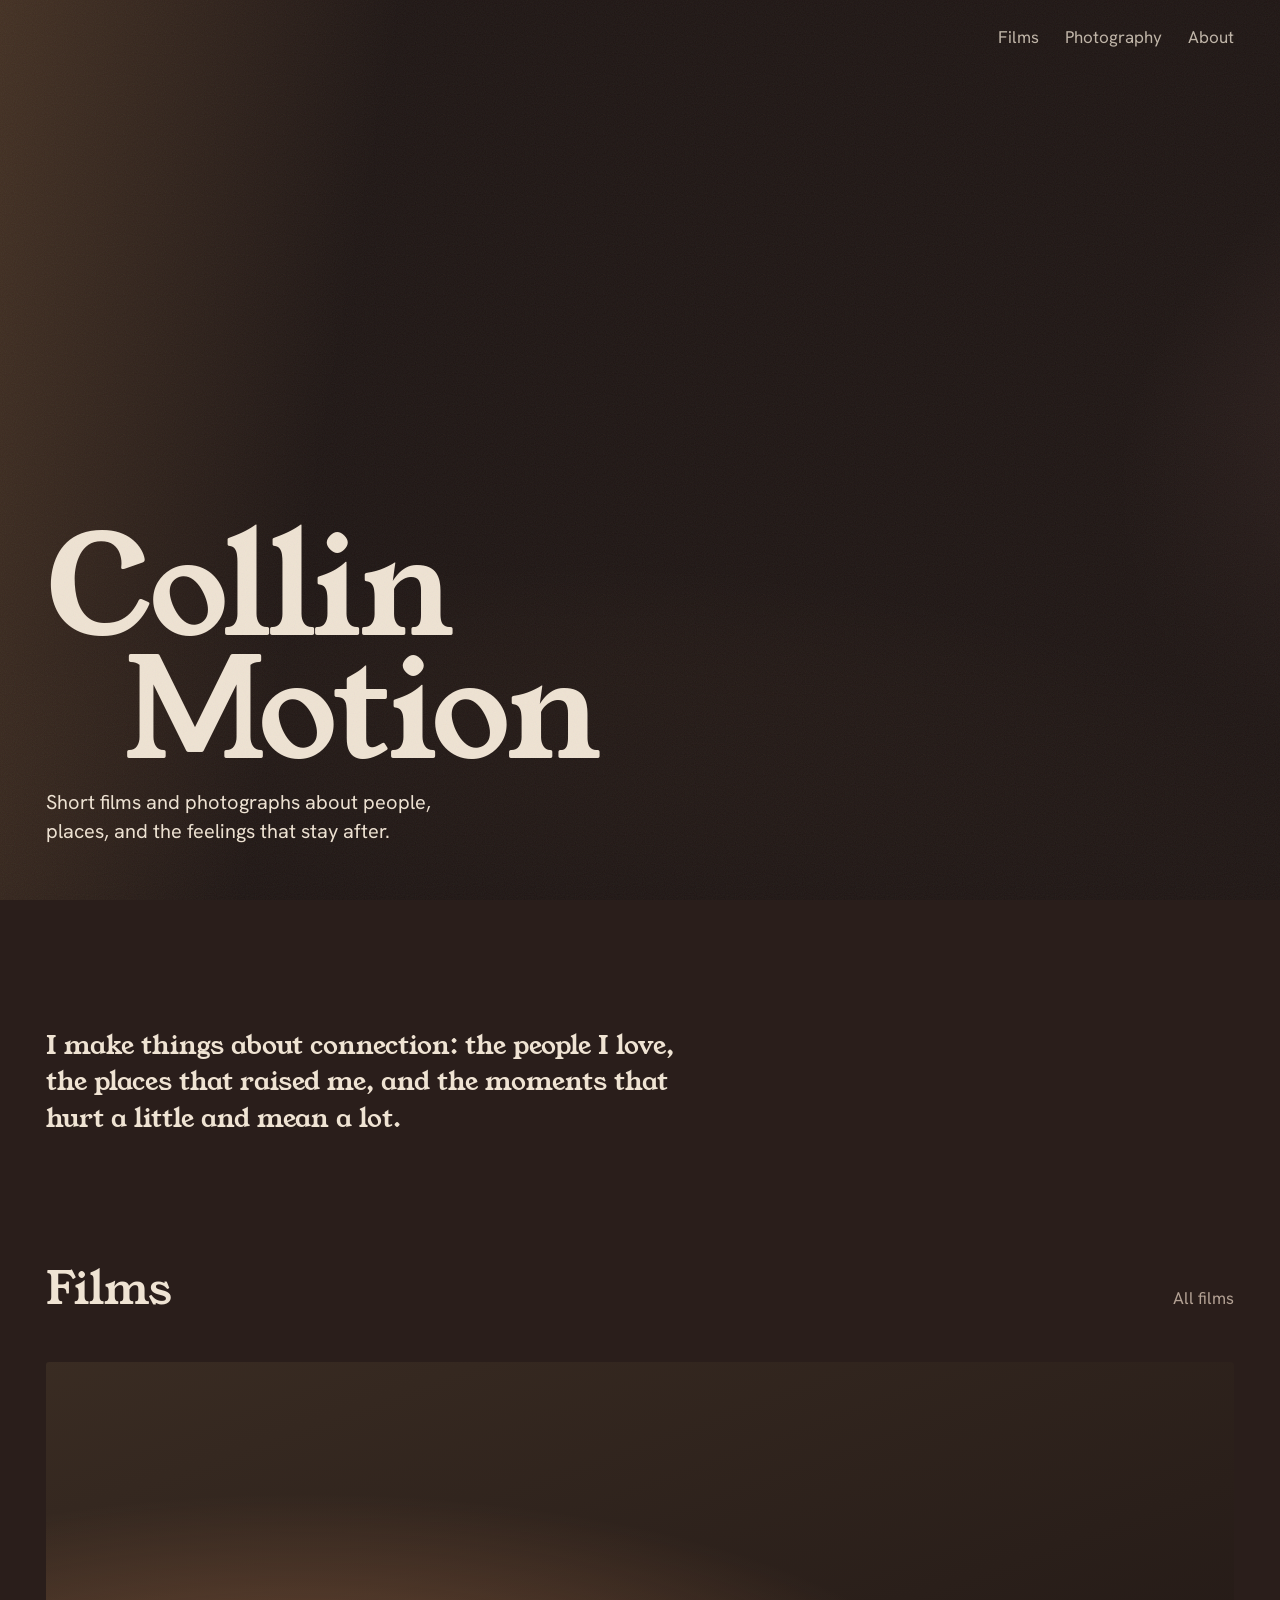
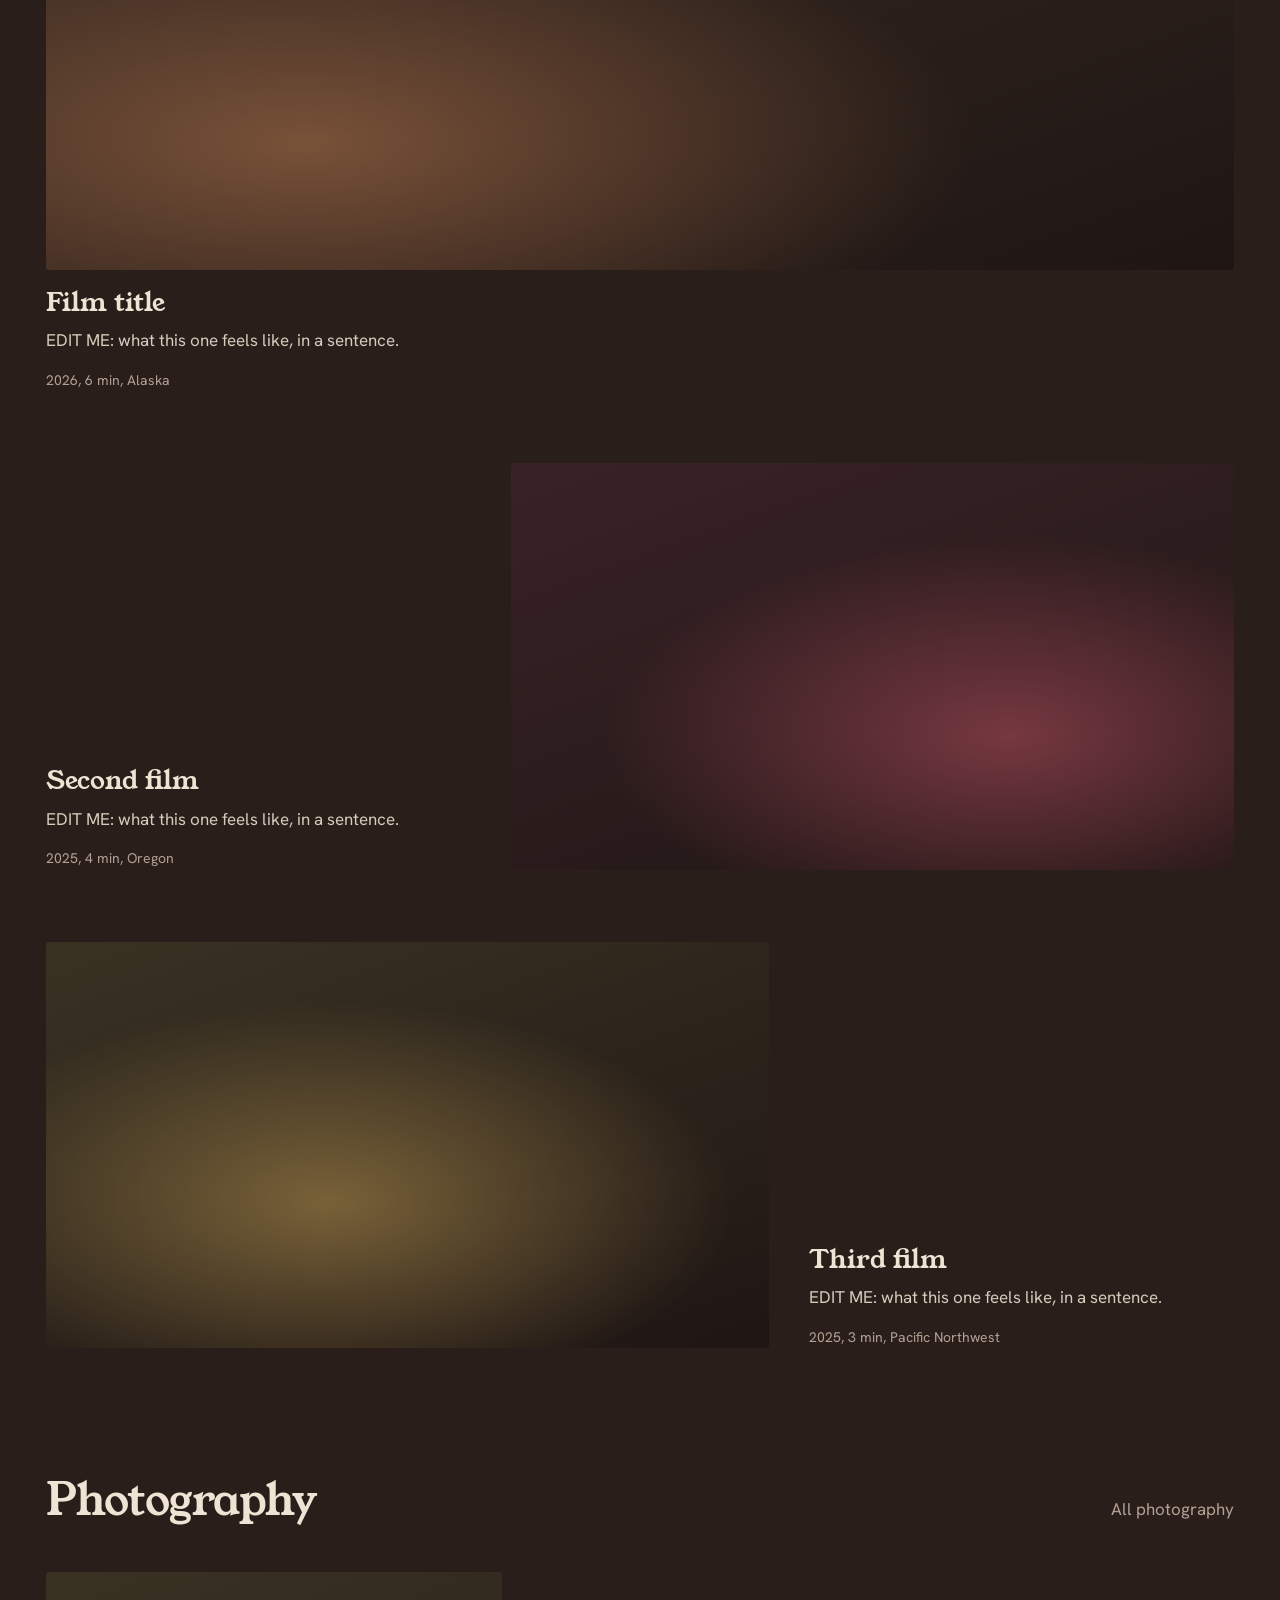
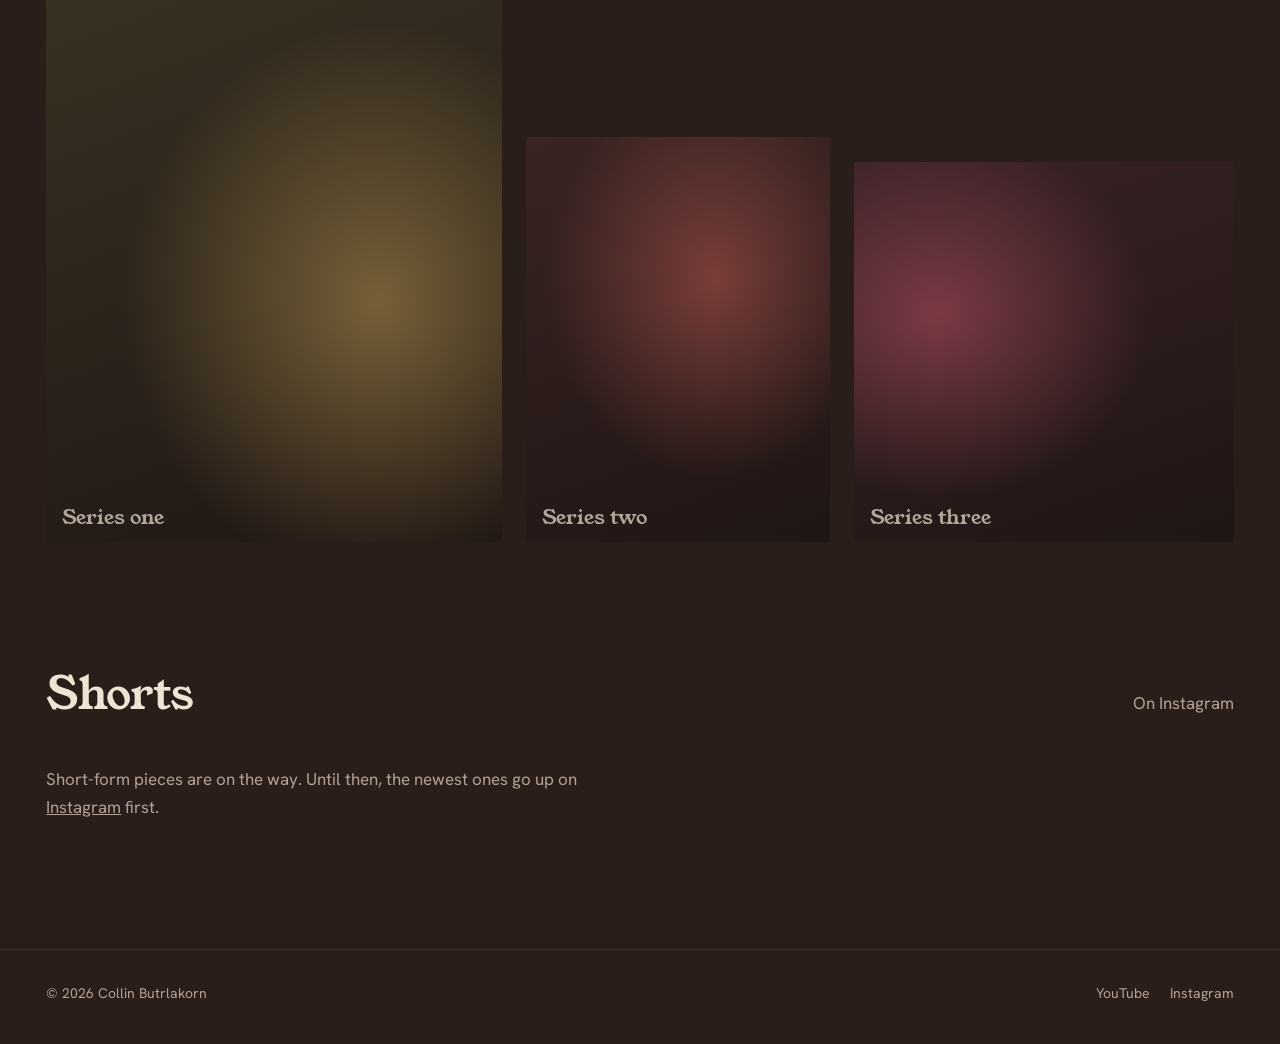
==== index.html @ f886f49e "Build CollinMotion site v1 Home with full-screen reel, films, photography series, shorts and about. " ====
<!doctype html>
<html lang="en">
<head>
  <meta charset="utf-8">
  <meta name="viewport" content="width=device-width, initial-scale=1">
  <title>CollinMotion</title>
  <meta name="description" content="Short films and photographs by Collin Butrlakorn, made between Alaska and Oregon.">
  <meta name="theme-color" content="#2a1e1b">
  <meta property="og:title" content="CollinMotion">
  <meta property="og:description" content="Short films and photographs by Collin Butrlakorn.">
  <meta property="og:image" content="media/reel-poster.jpg">
  <link rel="icon" href="assets/favicon.svg" type="image/svg+xml">
  <link rel="preconnect" href="https://fonts.googleapis.com">
  <link rel="preconnect" href="https://fonts.gstatic.com" crossorigin>
  <link href="https://fonts.googleapis.com/css2?family=Hanken+Grotesk:wght@400;600&family=Young+Serif&display=swap" rel="stylesheet">
  <link rel="stylesheet" href="assets/css/style.css">
</head>
<body data-page="home" class="is-home">
  <a class="skip" href="#main">Skip to content</a>

  <header class="site-header">
    <a class="mark" href="./">CollinMotion</a>
    <nav aria-label="Main">
      <ul>
        <li><a href="films.html">Films</a></li>
        <li><a href="photography.html">Photography</a></li>
        <li><a href="about.html">About</a></li>
      </ul>
    </nav>
  </header>

  <section class="hero" aria-label="Reel">
    <div class="reel-fallback" aria-hidden="true"></div>
    <video muted loop playsinline autoplay preload="auto" aria-hidden="true"></video>
    <div class="hero-text">
      <h1>Collin<span>Motion</span></h1>
      <p></p>
    </div>
    <div class="reel-controls">
      <button id="reel-toggle" type="button">Pause reel</button>
    </div>
  </section>

  <main id="main">
    <section class="section">
      <p class="statement" id="statement"></p>
    </section>

    <section class="section" aria-labelledby="films-h">
      <div class="section-head">
        <h2 id="films-h">Films</h2>
        <a href="films.html">All films</a>
      </div>
      <div class="films" id="films"></div>
    </section>

    <section class="section" aria-labelledby="photo-h">
      <div class="section-head">
        <h2 id="photo-h">Photography</h2>
        <a href="photography.html">All photography</a>
      </div>
      <div class="photo-strip" id="photo-strip"></div>
    </section>

    <section class="section" aria-labelledby="shorts-h">
      <div class="section-head">
        <h2 id="shorts-h">Shorts</h2>
        <a data-link="instagram" href="#">On Instagram</a>
      </div>
      <div class="shorts" id="shorts"></div>
    </section>
  </main>

  <footer class="site-footer">
    <p>© <span id="year"></span> Collin Butrlakorn</p>
    <ul>
      <li><a data-link="youtube" href="#">YouTube</a></li>
      <li><a data-link="instagram" href="#">Instagram</a></li>
      <li><a data-link="email" href="#">Email</a></li>
    </ul>
  </footer>

  <dialog id="player" aria-label="Film player">
    <div class="player-frame"></div>
    <div class="player-caption">
      <h3></h3>
      <button class="dialog-close" type="button">Close</button>
    </div>
  </dialog>

  <script src="assets/js/content.js"></script>
  <script src="assets/js/site.js"></script>
</body>
</html>
---- assets/css/style.css ----
/* CollinMotion — warm dusk.
   The whole site sits in the light of a late evening: umber shadows, tungsten
   amber highlights, a faded rose for the tender stuff and a Pacific tide grey
   to keep it from getting sweet. */

:root {
  --dusk: #2a1e1b;        /* page background, warm umber */
  --dusk-deep: #1f1614;   /* behind media */
  --linen: #efe3d3;       /* primary text */
  --smoke: #b3a194;       /* secondary text */
  --ember: #e8a867;       /* tungsten light, links + focus */
  --rose: #c98c86;        /* faded rose */
  --tide: #7d8c86;        /* PNW grey-green */

  --serif: "Young Serif", Georgia, "Times New Roman", serif;
  --sans: "Hanken Grotesk", system-ui, -apple-system, "Segoe UI", sans-serif;

  /* type scale: 16 / 20 / 26 / 34 / 48 / clamp hero */
  --t-sm: 0.875rem;
  --t-base: 1.0625rem;
  --t-md: 1.25rem;
  --t-lg: 1.625rem;
  --t-xl: clamp(1.9rem, 1.4rem + 2vw, 2.75rem);
  --t-hero: clamp(3.4rem, 1.5rem + 9vw, 9.5rem);

  --gutter: clamp(1rem, 0.5rem + 3vw, 3.5rem);
  --measure: 34rem;
  --ease: cubic-bezier(.2, .7, .2, 1);
}

* { box-sizing: border-box; }
html { -webkit-text-size-adjust: 100%; scroll-behavior: smooth; }
@media (prefers-reduced-motion: reduce) { html { scroll-behavior: auto; } }

body {
  margin: 0;
  background: var(--dusk);
  color: var(--linen);
  font-family: var(--sans);
  font-size: var(--t-base);
  line-height: 1.6;
  -webkit-font-smoothing: antialiased;
}

/* film grain over everything, very quiet */
body::after {
  content: "";
  position: fixed;
  inset: 0;
  pointer-events: none;
  z-index: 50;
  opacity: .07;
  background-image: url("data:image/svg+xml;utf8,<svg xmlns='http://www.w3.org/2000/svg' width='160' height='160'><filter id='n'><feTurbulence type='fractalNoise' baseFrequency='.9' numOctaves='2' stitchTiles='stitch'/></filter><rect width='100%' height='100%' filter='url(%23n)'/></svg>");
}

img, video, iframe { display: block; max-width: 100%; }
a { color: inherit; }
:focus-visible { outline: 2px solid var(--ember); outline-offset: 3px; border-radius: 2px; }

.visually-hidden {
  position: absolute; width: 1px; height: 1px; overflow: hidden;
  clip: rect(0 0 0 0); white-space: nowrap;
}

.skip {
  position: absolute; left: var(--gutter); top: -3rem; z-index: 60;
  background: var(--ember); color: var(--dusk); padding: .5rem .9rem;
  text-decoration: none; border-radius: 4px;
}
.skip:focus { top: 1rem; }

/* ---------- header ---------- */

.site-header {
  position: absolute; top: 0; left: 0; right: 0; z-index: 20;
  display: flex; align-items: baseline; justify-content: space-between; gap: 1rem;
  padding: 1.25rem var(--gutter);
}
.site-header .mark {
  font-family: var(--serif); font-size: var(--t-md); text-decoration: none;
}
.site-header nav ul { display: flex; gap: clamp(.9rem, 2vw, 2rem); list-style: none; margin: 0; padding: 0; }
.site-header nav a {
  text-decoration: none; color: var(--linen); opacity: .78; padding-block: .25rem;
  border-bottom: 1px solid transparent;
}
.site-header nav a:hover { opacity: 1; }
.site-header nav a[aria-current="page"] { opacity: 1; border-bottom-color: var(--ember); }
.is-home .site-header .mark { visibility: hidden; } /* the hero carries the name */

/* ---------- hero reel ---------- */

.hero {
  position: relative;
  height: 100svh; min-height: 30rem;
  overflow: hidden;
  background: var(--dusk-deep);
  isolation: isolate;
}
.hero video, .hero .reel-fallback {
  position: absolute; inset: 0; width: 100%; height: 100%; object-fit: cover; z-index: -2;
}
/* no reel yet: a slow drift of warm light, like sun through a windshield */
.reel-fallback {
  background:
    radial-gradient(60% 50% at 25% 70%, #e8a86755, transparent 70%),
    radial-gradient(45% 40% at 80% 30%, #c98c8644, transparent 70%),
    radial-gradient(70% 60% at 60% 90%, #7d8c8633, transparent 70%),
    var(--dusk-deep);
  background-size: 180% 180%;
  animation: drift 26s ease-in-out infinite alternate;
}
.hero.has-reel .reel-fallback { display: none; }
@keyframes drift {
  from { background-position: 0% 0%, 100% 0%, 50% 100%, 0 0; }
  to   { background-position: 100% 60%, 0% 80%, 20% 0%, 0 0; }
}

/* warm light leak + bottom shade so the type always reads */
.hero::before {
  content: ""; position: absolute; inset: 0; z-index: -1; pointer-events: none;
  background:
    linear-gradient(100deg, #e8a8672e 0%, transparent 28%),
    linear-gradient(to top, #1f1614 0%, #1f1614cc 18%, transparent 55%),
    linear-gradient(to bottom, #1f161499 0%, transparent 20%);
}

.hero-text {
  position: absolute; left: var(--gutter); right: var(--gutter); bottom: clamp(1.5rem, 6vh, 4rem);
  display: grid; gap: 1rem;
}
.hero h1 {
  margin: 0;
  font-family: var(--serif); font-weight: 400;
  font-size: var(--t-hero); line-height: .88; letter-spacing: -.02em;
  /* the name settles in once, like a title card */
  animation: titlecard 1.8s var(--ease) .3s both;
}
.hero h1 span { display: block; padding-left: .55em; }
.hero p {
  margin: 0; max-width: 26rem; color: var(--linen); opacity: .85; font-size: var(--t-md); line-height: 1.45;
  animation: titlecard 1.8s var(--ease) .9s both;
}
@keyframes titlecard {
  from { opacity: 0; filter: blur(8px); letter-spacing: .04em; }
  to   { opacity: 1; filter: blur(0); }
}

.reel-controls {
  position: absolute; right: var(--gutter); bottom: clamp(1.5rem, 6vh, 4rem);
  display: flex; gap: .5rem;
}
.reel-controls button {
  font: inherit; font-size: var(--t-sm); color: var(--linen);
  background: #1f161499; border: 1px solid #efe3d340; border-radius: 999px;
  padding: .45rem .95rem; cursor: pointer; backdrop-filter: blur(6px);
}
.reel-controls button:hover { border-color: var(--ember); }
.hero:not(.has-reel) .reel-controls { display: none; }

@media (prefers-reduced-motion: reduce) {
  .reel-fallback, .hero h1, .hero p { animation: none; }
}

/* ---------- sections ---------- */

main { display: block; }
.section { padding: clamp(4rem, 10vw, 8rem) var(--gutter) 0; }
.section:last-of-type { padding-bottom: clamp(4rem, 10vw, 8rem); }
.page-top { padding-top: clamp(7rem, 16vw, 11rem); }

.section-head {
  display: flex; align-items: baseline; justify-content: space-between; gap: 1rem; flex-wrap: wrap;
  margin-bottom: clamp(1.75rem, 4vw, 3rem);
}
h2, .page-title {
  margin: 0; font-family: var(--serif); font-weight: 400;
  font-size: var(--t-xl); line-height: 1.1; letter-spacing: -.01em;
}
.page-title { font-size: clamp(2.6rem, 1.6rem + 5vw, 5.5rem); line-height: .95; }
.section-head a { color: var(--smoke); text-decoration: none; }
.section-head a:hover { color: var(--ember); }
.lede { max-width: var(--measure); color: var(--smoke); font-size: var(--t-md); line-height: 1.5; margin: 1.25rem 0 0; }

.statement {
  max-width: 40rem; margin: 0;
  font-family: var(--serif); font-size: var(--t-lg); line-height: 1.4; color: var(--linen);
}
.statement + p { color: var(--smoke); margin-top: 1rem; }

/* ---------- placeholder frames (until real stills exist) ---------- */

.frame {
  position: relative; overflow: hidden; background: var(--dusk-deep);
  border-radius: 3px;
}
.frame img { width: 100%; height: 100%; object-fit: cover; }
.frame.placeholder {
  background:
    radial-gradient(80% 70% at var(--x, 30%) var(--y, 70%), hsl(var(--h, 28) 60% 60% / .45), transparent 70%),
    linear-gradient(160deg, hsl(var(--h, 28) 25% 18%), var(--dusk-deep));
}
.frame.placeholder::after {
  content: attr(data-label); position: absolute; left: 1rem; bottom: .8rem; right: 1rem;
  font-family: var(--serif); color: #efe3d3b3; font-size: var(--t-md); line-height: 1.2;
}

/* ---------- films ---------- */

.films { display: grid; gap: clamp(2.5rem, 6vw, 4.5rem); }
.film {
  display: grid; gap: 1.1rem 2.5rem; align-items: end;
  grid-template-columns: minmax(0, 1.7fr) minmax(0, 1fr);
}
.film .play {
  all: unset; cursor: pointer; display: block; position: relative; border-radius: 3px;
}
.film .play:disabled { cursor: default; }
.film .play:focus-visible { outline: 2px solid var(--ember); outline-offset: 4px; }
.film .frame { aspect-ratio: 16 / 9; }
.film .frame img { transition: transform 1.2s var(--ease), filter 1.2s var(--ease); filter: saturate(.92); }
.film .play:hover .frame img { transform: scale(1.025); filter: saturate(1.05); }
.film .play-badge {
  position: absolute; left: 1rem; top: 1rem;
  font-size: var(--t-sm); padding: .3rem .75rem; border-radius: 999px;
  background: #1f1614b3; color: var(--linen); backdrop-filter: blur(6px);
}
.film h3 { margin: 0; font-family: var(--serif); font-weight: 400; font-size: var(--t-lg); line-height: 1.15; }
.film .feeling { margin: .6rem 0 0; color: var(--linen); opacity: .88; max-width: 26rem; }
.film .meta { margin: .9rem 0 0; color: var(--smoke); font-size: var(--t-sm); }
.film .meta span + span::before { content: ", "; }
.film:nth-child(even) { grid-template-columns: minmax(0, 1fr) minmax(0, 1.7fr); }
.film:nth-child(even) .play { order: 2; }
/* the title already sits beside these frames */
.film .frame.placeholder::after, .series-card .frame.placeholder::after { content: none; }
.film:first-child { grid-template-columns: 1fr; }
.film:first-child .frame { aspect-ratio: 21 / 9; }
.film:first-child .info { max-width: 34rem; }

@media (max-width: 760px) {
  .film, .film:first-child, .film:nth-child(even) { grid-template-columns: 1fr; }
  .film:nth-child(even) .play { order: 0; }
  .film:first-child .frame { aspect-ratio: 16 / 9; }
}

/* ---------- photography ---------- */

.series-grid {
  display: grid; gap: clamp(1.25rem, 3vw, 2.25rem);
  grid-template-columns: repeat(auto-fill, minmax(min(100%, 19rem), 1fr));
}
.series-card { text-decoration: none; display: block; }
.series-card .frame { aspect-ratio: 4 / 5; }
.series-card:nth-child(3n+2) .frame { aspect-ratio: 1 / 1; }
.series-card .frame img { transition: transform 1.2s var(--ease); }
.series-card:hover .frame img { transform: scale(1.03); }
.series-card h3 { margin: .9rem 0 0; font-family: var(--serif); font-weight: 400; font-size: var(--t-md); }
.series-card p { margin: .2rem 0 0; color: var(--smoke); font-size: var(--t-sm); }

/* home: a loose strip of single frames */
.photo-strip {
  display: grid; gap: clamp(.75rem, 2vw, 1.5rem);
  grid-template-columns: 1.2fr .8fr 1fr; align-items: end;
}
.photo-strip a { display: block; }
.photo-strip a:nth-child(1) .frame { aspect-ratio: 4 / 5; }
.photo-strip a:nth-child(2) .frame { aspect-ratio: 3 / 4; }
.photo-strip a:nth-child(3) .frame { aspect-ratio: 1 / 1; }
@media (max-width: 640px) {
  .photo-strip { grid-template-columns: 1fr 1fr; }
  .photo-strip a:nth-child(1) { grid-column: 1 / -1; }
}

/* a single series */
.series-view .back { color: var(--smoke); text-decoration: none; display: inline-block; margin-bottom: 1.5rem; }
.series-view .back:hover { color: var(--ember); }
.series-photos { columns: 3 18rem; column-gap: clamp(.75rem, 2vw, 1.5rem); margin-top: clamp(2rem, 5vw, 3.5rem); }
.series-photos button {
  all: unset; cursor: zoom-in; display: block; width: 100%;
  margin-bottom: clamp(.75rem, 2vw, 1.5rem); break-inside: avoid; border-radius: 3px;
}
.series-photos button:focus-visible { outline: 2px solid var(--ember); outline-offset: 3px; }
.series-photos .frame.placeholder { aspect-ratio: var(--ar, 4 / 5); }

/* ---------- shorts ---------- */

.shorts {
  display: grid; grid-auto-flow: column; grid-auto-columns: minmax(10.5rem, 14rem);
  gap: 1rem; overflow-x: auto; padding-bottom: 1rem; scroll-snap-type: x mandatory;
  scrollbar-color: var(--tide) transparent;
}
.short { scroll-snap-align: start; text-decoration: none; }
.short .frame { aspect-ratio: 9 / 16; }
.short p { margin: .6rem 0 0; font-size: var(--t-sm); color: var(--smoke); }
.empty-note { color: var(--smoke); max-width: var(--measure); margin: 0; }

/* ---------- about ---------- */

.about {
  display: grid; gap: clamp(2rem, 6vw, 5rem); align-items: start;
  grid-template-columns: minmax(0, 1fr) minmax(0, 1.2fr);
}
.about .frame { aspect-ratio: 4 / 5; }
.about-body p { max-width: var(--measure); margin: 0 0 1.1rem; }
.about-body p:first-child { font-family: var(--serif); font-size: var(--t-lg); line-height: 1.4; }
.about-body h2 { font-size: var(--t-md); margin: 2.5rem 0 .75rem; font-family: var(--sans); font-weight: 600; }
.about-body ul { list-style: none; padding: 0; margin: 0; color: var(--smoke); }
.about-body li + li { margin-top: .25rem; }
@media (max-width: 760px) { .about { grid-template-columns: 1fr; } }

.links { display: flex; flex-wrap: wrap; gap: .75rem; margin-top: 1.5rem; }
.pill {
  display: inline-block; text-decoration: none; padding: .55rem 1.1rem; border-radius: 999px;
  border: 1px solid #efe3d340; color: var(--linen);
}
.pill:hover { border-color: var(--ember); color: var(--ember); }

/* ---------- footer ---------- */

.site-footer {
  display: flex; flex-wrap: wrap; justify-content: space-between; gap: 1rem;
  padding: 2rem var(--gutter) 2.5rem; color: var(--smoke); font-size: var(--t-sm);
  border-top: 1px solid #efe3d31a; align-items: center;
}
.site-footer p { margin: 0; }
.site-footer ul { display: flex; gap: 1.25rem; list-style: none; margin: 0; padding: 0; }
.site-footer a { text-decoration: none; }
.site-footer a:hover { color: var(--ember); }

/* ---------- player + lightbox ---------- */

dialog {
  border: 0; padding: 0; background: transparent; color: var(--linen);
  width: min(92vw, 1200px); max-width: none; max-height: 92vh;
}
dialog::backdrop { background: #140e0dee; }
dialog[open] { animation: open .45s var(--ease); }
@keyframes open { from { opacity: 0; transform: scale(.985); } }
@media (prefers-reduced-motion: reduce) { dialog[open] { animation: none; } }

.player-frame { aspect-ratio: 16 / 9; width: 100%; background: #000; border-radius: 3px; overflow: hidden; }
.player-frame iframe { width: 100%; height: 100%; border: 0; }
.player-caption { display: flex; justify-content: space-between; align-items: baseline; gap: 1rem; padding-top: 1rem; }
.player-caption h3 { margin: 0; font-family: var(--serif); font-weight: 400; font-size: var(--t-md); }
.dialog-close {
  font: inherit; font-size: var(--t-sm); color: var(--linen); background: none; cursor: pointer;
  border: 1px solid #efe3d340; border-radius: 999px; padding: .4rem .9rem;
}
.dialog-close:hover { border-color: var(--ember); }

.lightbox { width: min(96vw, 1400px); }
.lightbox figure { margin: 0; display: grid; gap: .9rem; }
.lightbox .lb-img { max-height: 80vh; width: auto; margin: 0 auto; border-radius: 2px; }
.lightbox .lb-img.frame.placeholder { width: min(80vw, 56vh); aspect-ratio: 4 / 5; }
.lightbox figcaption { display: flex; justify-content: space-between; align-items: center; gap: 1rem; color: var(--smoke); font-size: var(--t-sm); }
.lightbox .lb-nav { display: flex; gap: .5rem; }
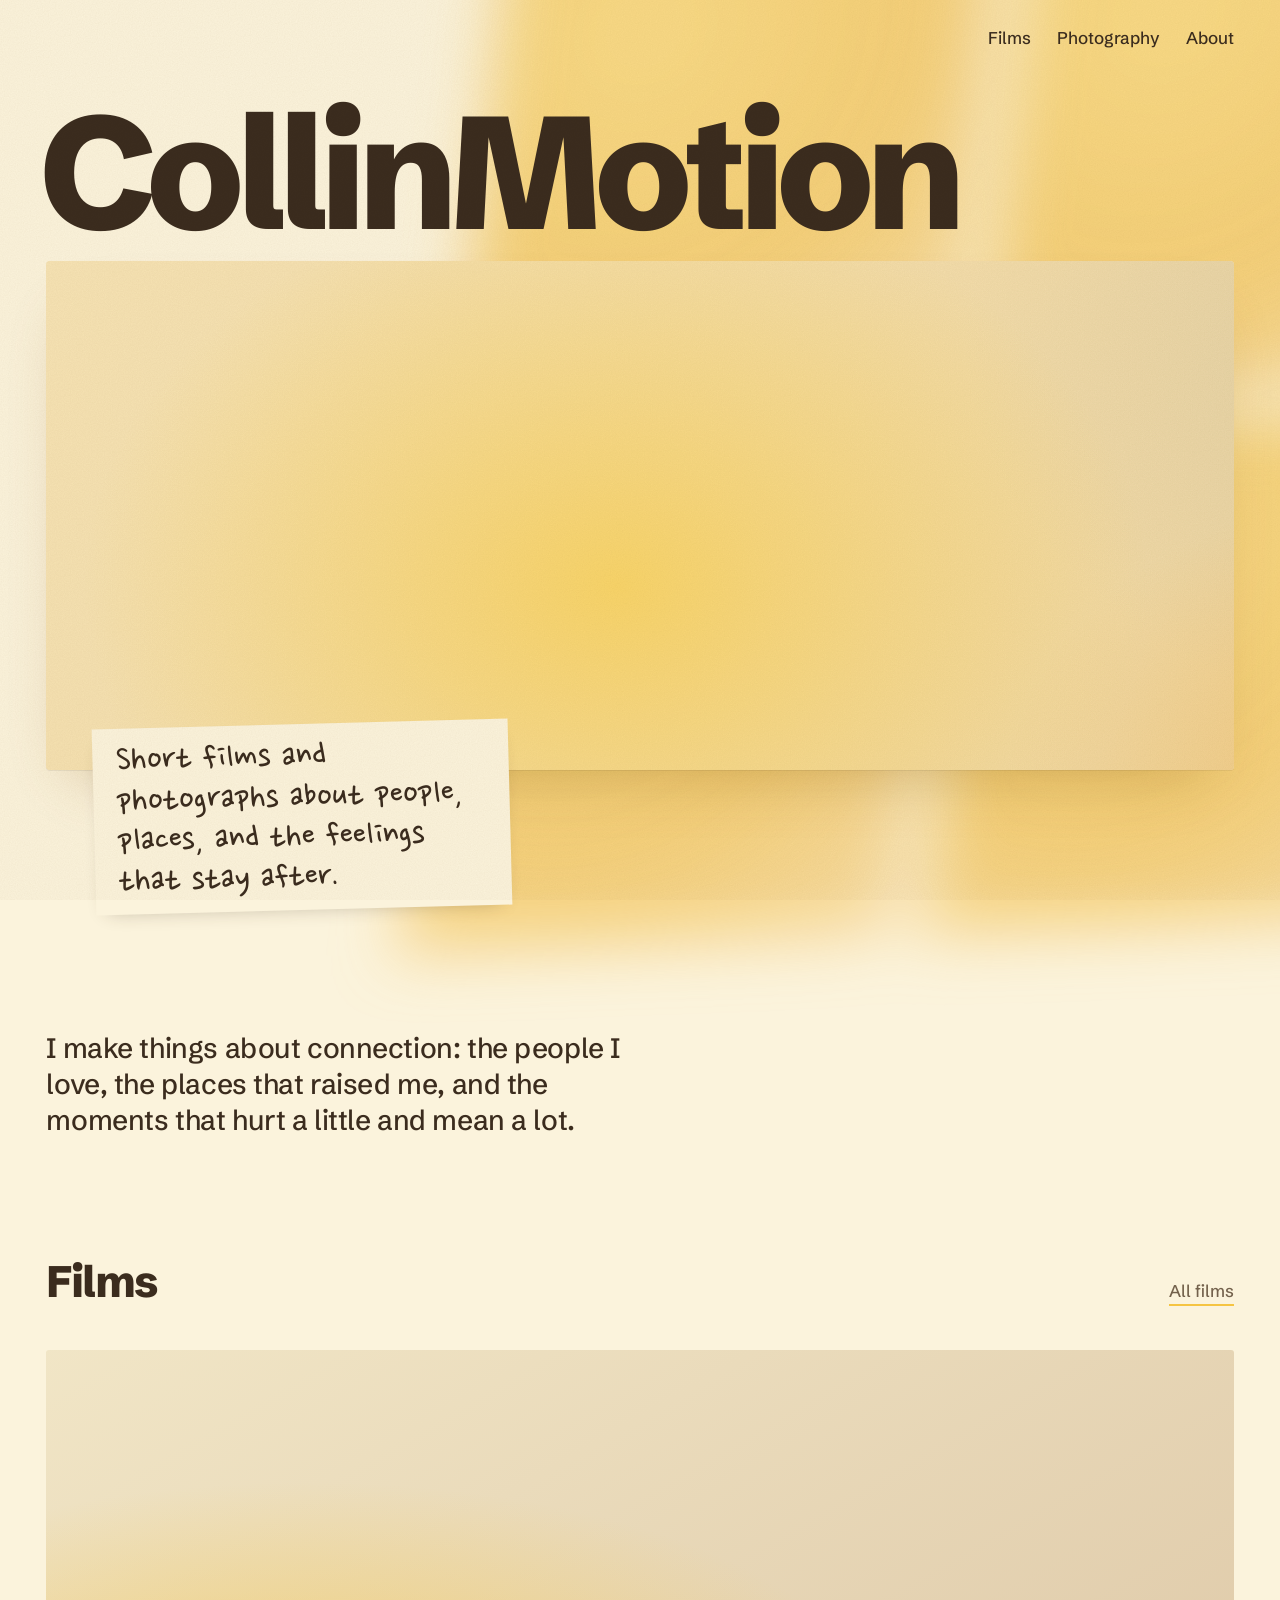
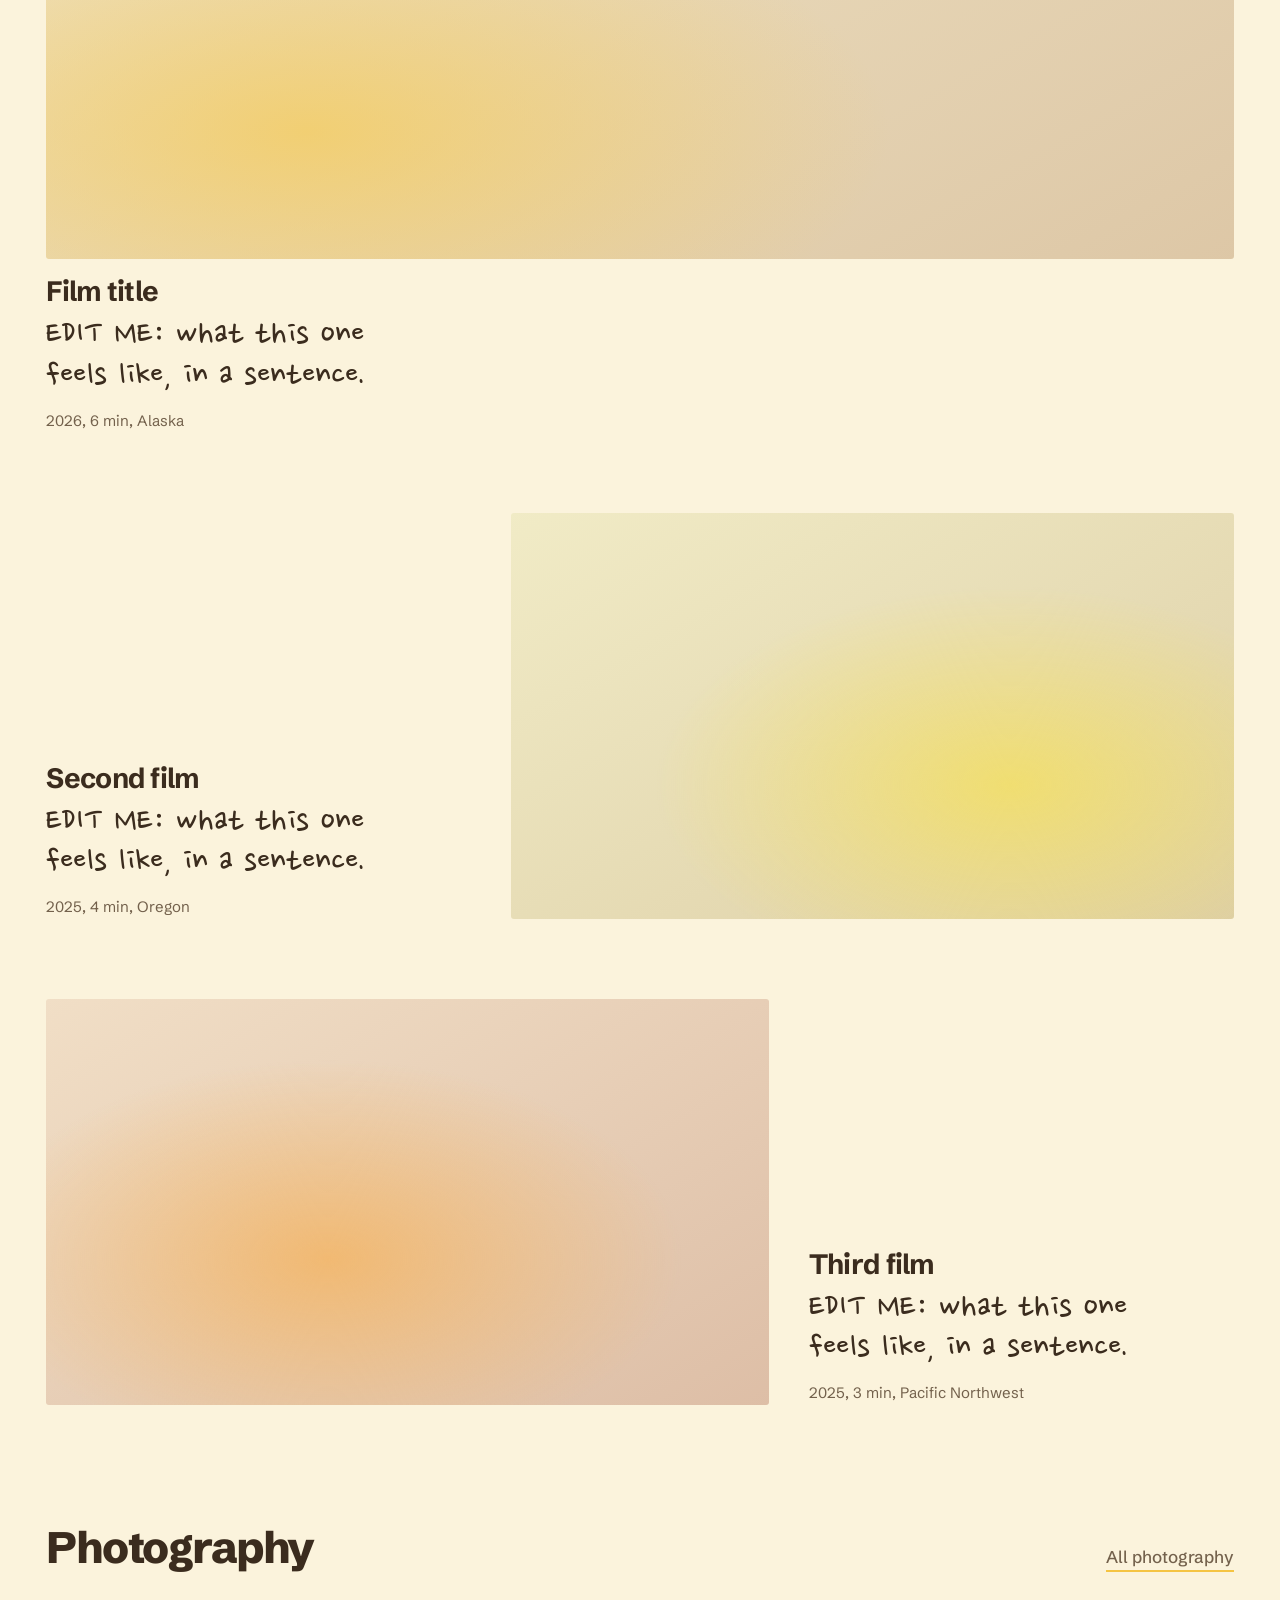
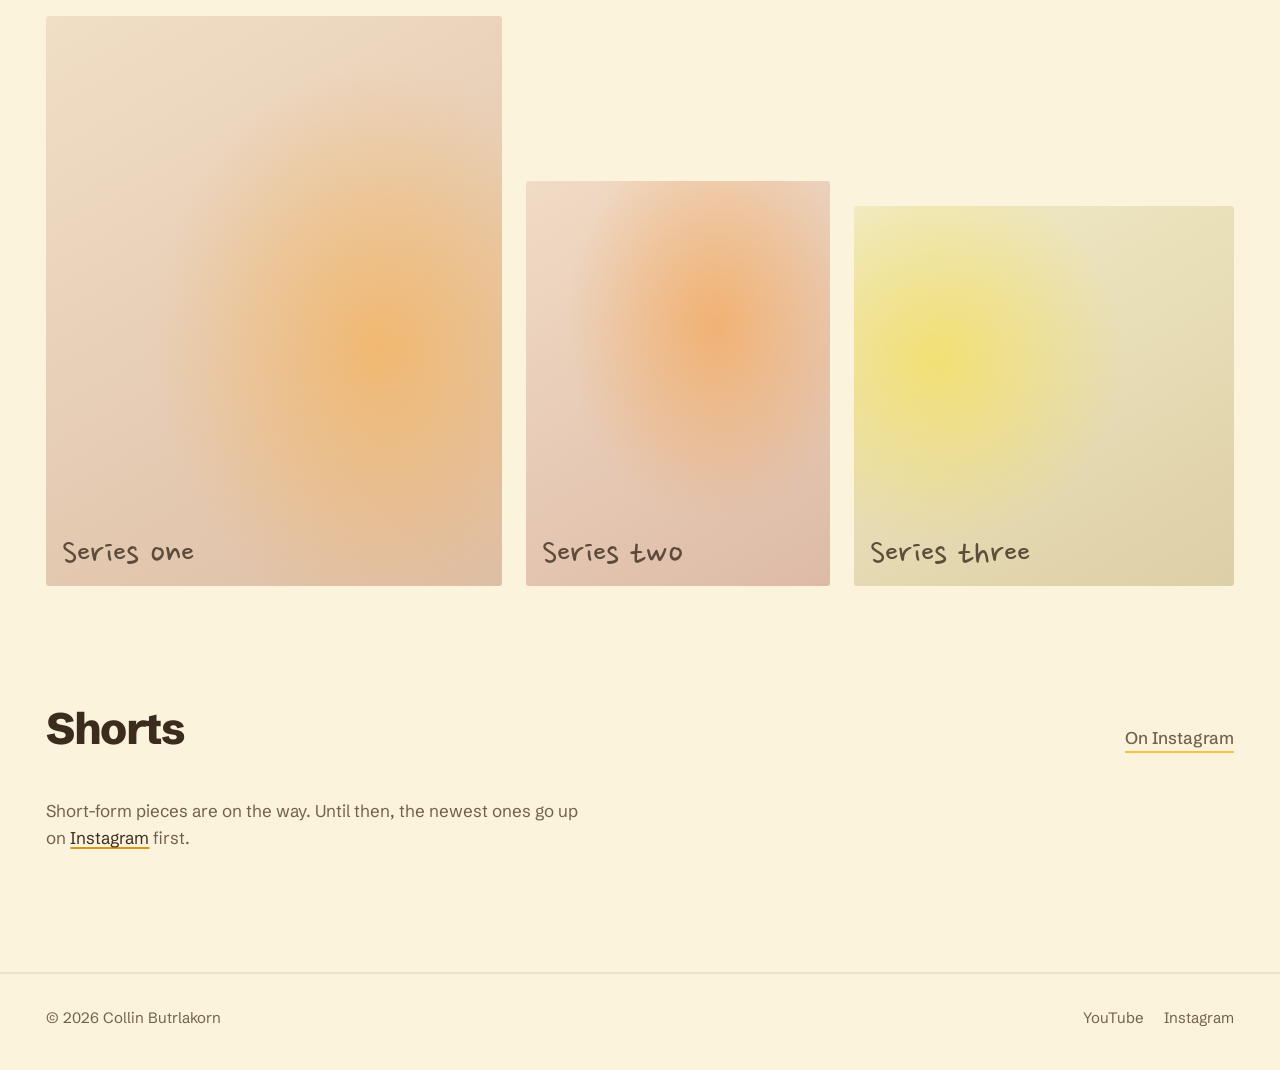
==== commit 39785cf9: "Lighter afternoon-sunlight look Butter-yellow paper, brown ink, a drifting patch of window light, Sc" ====
--- a/index.html
+++ b/index.html
@@ -5,18 +5,19 @@
   <meta name="viewport" content="width=device-width, initial-scale=1">
   <title>CollinMotion</title>
   <meta name="description" content="Short films and photographs by Collin Butrlakorn, made between Alaska and Oregon.">
-  <meta name="theme-color" content="#2a1e1b">
+  <meta name="theme-color" content="#fbf3dc">
   <meta property="og:title" content="CollinMotion">
   <meta property="og:description" content="Short films and photographs by Collin Butrlakorn.">
   <meta property="og:image" content="media/reel-poster.jpg">
   <link rel="icon" href="assets/favicon.svg" type="image/svg+xml">
   <link rel="preconnect" href="https://fonts.googleapis.com">
   <link rel="preconnect" href="https://fonts.gstatic.com" crossorigin>
-  <link href="https://fonts.googleapis.com/css2?family=Hanken+Grotesk:wght@400;600&family=Young+Serif&display=swap" rel="stylesheet">
+  <link href="https://fonts.googleapis.com/css2?family=Nanum+Pen+Script&family=Schibsted+Grotesk:ital,wght@0,400;0,500;0,700;0,800;1,400&display=swap" rel="stylesheet">
   <link rel="stylesheet" href="assets/css/style.css">
 </head>
 <body data-page="home" class="is-home">
   <a class="skip" href="#main">Skip to content</a>
+  <div class="sunlight" aria-hidden="true"><i></i><i></i><i></i><i></i></div>
 
   <header class="site-header">
     <a class="mark" href="./">CollinMotion</a>
@@ -30,15 +31,15 @@
   </header>
 
   <section class="hero" aria-label="Reel">
-    <div class="reel-fallback" aria-hidden="true"></div>
-    <video muted loop playsinline autoplay preload="auto" aria-hidden="true"></video>
-    <div class="hero-text">
-      <h1>Collin<span>Motion</span></h1>
-      <p></p>
+    <h1>CollinMotion</h1>
+    <div class="reel">
+      <div class="reel-fallback" aria-hidden="true"></div>
+      <video muted loop playsinline autoplay preload="auto" aria-hidden="true"></video>
+      <div class="reel-controls">
+        <button id="reel-toggle" type="button">Pause reel</button>
+      </div>
     </div>
-    <div class="reel-controls">
-      <button id="reel-toggle" type="button">Pause reel</button>
-    </div>
+    <p class="hand"></p>
   </section>
 
   <main id="main">
--- a/assets/css/style.css
+++ b/assets/css/style.css
@@ -1,27 +1,30 @@
-/* CollinMotion — warm dusk.
-   The whole site sits in the light of a late evening: umber shadows, tungsten
-   amber highlights, a faded rose for the tender stuff and a Pacific tide grey
-   to keep it from getting sweet. */
+/* CollinMotion — afternoon light.
+   The site is a sunlit wall around 4pm: butter-yellow paper, brown ink, and a
+   patch of window light that drifts slowly across everything. Shadows in
+   afternoon light run blue, so the one cool colour is a soft shade blue.
+   Anything in Collin's own words is set in pen. */
 
 :root {
-  --dusk: #2a1e1b;        /* page background, warm umber */
-  --dusk-deep: #1f1614;   /* behind media */
-  --linen: #efe3d3;       /* primary text */
-  --smoke: #b3a194;       /* secondary text */
-  --ember: #e8a867;       /* tungsten light, links + focus */
-  --rose: #c98c86;        /* faded rose */
-  --tide: #7d8c86;        /* PNW grey-green */
-
-  --serif: "Young Serif", Georgia, "Times New Roman", serif;
-  --sans: "Hanken Grotesk", system-ui, -apple-system, "Segoe UI", sans-serif;
-
-  /* type scale: 16 / 20 / 26 / 34 / 48 / clamp hero */
-  --t-sm: 0.875rem;
+  --paper: #fbf3dc;       /* page, sunlit wall */
+  --paper-deep: #f3e6c2;  /* behind media */
+  --ink: #3b2c1e;         /* primary text, brown ink */
+  --pencil: #73614c;      /* secondary text */
+  --sun: #f5c443;         /* warm yellow light */
+  --marigold: #d9971a;    /* accents, rules, focus */
+  --marigold-ink: #8a5800;/* accent when it has to be read as text */
+  --shade: #6e86a3;       /* afternoon shadow blue */
+
+  --sans: "Schibsted Grotesk", system-ui, -apple-system, "Segoe UI", sans-serif;
+  --pen: "Nanum Pen Script", "Bradley Hand", "Segoe Print", cursive;
+
+  /* type scale: 15 / 17 / 21 / 28 / 40 / hero */
+  --t-sm: 0.9375rem;
   --t-base: 1.0625rem;
-  --t-md: 1.25rem;
-  --t-lg: 1.625rem;
-  --t-xl: clamp(1.9rem, 1.4rem + 2vw, 2.75rem);
-  --t-hero: clamp(3.4rem, 1.5rem + 9vw, 9.5rem);
+  --t-md: 1.3125rem;
+  --t-lg: 1.75rem;
+  --t-xl: clamp(2rem, 1.4rem + 2.4vw, 2.75rem);
+  --t-hero: clamp(3.4rem, 0.8rem + 11.5vw, 12rem);
+  --t-pen: clamp(1.7rem, 1.3rem + 1.4vw, 2.4rem);
 
   --gutter: clamp(1rem, 0.5rem + 3vw, 3.5rem);
   --measure: 34rem;
@@ -34,204 +37,202 @@
 
 body {
   margin: 0;
-  background: var(--dusk);
-  color: var(--linen);
+  background: var(--paper);
+  color: var(--ink);
   font-family: var(--sans);
   font-size: var(--t-base);
   line-height: 1.6;
   -webkit-font-smoothing: antialiased;
-}
-
-/* film grain over everything, very quiet */
+  overflow-x: hidden;
+}
+
+/* paper tooth, very quiet */
 body::after {
   content: "";
-  position: fixed;
-  inset: 0;
-  pointer-events: none;
-  z-index: 50;
-  opacity: .07;
-  background-image: url("data:image/svg+xml;utf8,<svg xmlns='http://www.w3.org/2000/svg' width='160' height='160'><filter id='n'><feTurbulence type='fractalNoise' baseFrequency='.9' numOctaves='2' stitchTiles='stitch'/></filter><rect width='100%' height='100%' filter='url(%23n)'/></svg>");
-}
+  position: fixed; inset: 0; pointer-events: none; z-index: 50;
+  opacity: .09; mix-blend-mode: multiply;
+  background-image: url("data:image/svg+xml;utf8,<svg xmlns='http://www.w3.org/2000/svg' width='180' height='180'><filter id='n'><feTurbulence type='fractalNoise' baseFrequency='.85' numOctaves='2' stitchTiles='stitch'/><feColorMatrix values='0 0 0 0 .35 0 0 0 0 .25 0 0 0 0 .1 0 0 0 1 0'/></filter><rect width='100%' height='100%' filter='url(%23n)'/></svg>");
+}
+
+/* ---------- the window light ----------
+   Four panes of sun thrown on the wall, slanted, soft at the edges.
+   It drifts over a minute and a half, the way light moves in an afternoon. */
+.sunlight {
+  position: fixed; z-index: 0; pointer-events: none;
+  top: -12vh; right: -14vw;
+  width: min(78vw, 62rem); aspect-ratio: 1 / 1.05;
+  display: grid; grid-template-columns: 1fr 1fr; gap: clamp(.9rem, 2.4vw, 2.2rem);
+  transform: skew(-14deg, 6deg) rotate(-8deg);
+  filter: blur(clamp(14px, 2.4vw, 30px));
+  opacity: .62;
+  mix-blend-mode: multiply;
+  animation: afternoon 90s ease-in-out infinite alternate;
+}
+.sunlight i {
+  display: block;
+  background: radial-gradient(120% 120% at 30% 25%, #fbd760 0%, var(--sun) 45%, #f0a93055 100%);
+}
+@keyframes afternoon {
+  from { translate: 0 0; opacity: .62; }
+  to   { translate: -9vw 7vh; opacity: .5; }
+}
+@media (max-width: 640px) {
+  .sunlight { width: 120vw; top: -6vh; right: -45vw; opacity: .5; }
+}
+@media (prefers-reduced-motion: reduce) { .sunlight { animation: none; } }
+
+.site-header, main, .hero, .site-footer { position: relative; z-index: 1; }
 
 img, video, iframe { display: block; max-width: 100%; }
 a { color: inherit; }
-:focus-visible { outline: 2px solid var(--ember); outline-offset: 3px; border-radius: 2px; }
-
-.visually-hidden {
-  position: absolute; width: 1px; height: 1px; overflow: hidden;
-  clip: rect(0 0 0 0); white-space: nowrap;
-}
+:focus-visible { outline: 2px solid var(--marigold-ink); outline-offset: 3px; border-radius: 2px; }
 
 .skip {
   position: absolute; left: var(--gutter); top: -3rem; z-index: 60;
-  background: var(--ember); color: var(--dusk); padding: .5rem .9rem;
+  background: var(--ink); color: var(--paper); padding: .5rem .9rem;
   text-decoration: none; border-radius: 4px;
 }
 .skip:focus { top: 1rem; }
 
+.hand {
+  font-family: var(--pen); font-weight: 400; font-size: var(--t-pen);
+  line-height: 1.05; color: var(--ink); letter-spacing: 0;
+}
+
 /* ---------- header ---------- */
 
 .site-header {
-  position: absolute; top: 0; left: 0; right: 0; z-index: 20;
   display: flex; align-items: baseline; justify-content: space-between; gap: 1rem;
   padding: 1.25rem var(--gutter);
 }
-.site-header .mark {
-  font-family: var(--serif); font-size: var(--t-md); text-decoration: none;
-}
+.site-header .mark { font-weight: 800; font-size: var(--t-md); letter-spacing: -.03em; text-decoration: none; }
 .site-header nav ul { display: flex; gap: clamp(.9rem, 2vw, 2rem); list-style: none; margin: 0; padding: 0; }
 .site-header nav a {
-  text-decoration: none; color: var(--linen); opacity: .78; padding-block: .25rem;
-  border-bottom: 1px solid transparent;
-}
-.site-header nav a:hover { opacity: 1; }
-.site-header nav a[aria-current="page"] { opacity: 1; border-bottom-color: var(--ember); }
+  text-decoration: none; font-weight: 500; padding-block: .2rem;
+  border-bottom: 2px solid transparent;
+}
+.site-header nav a:hover { border-bottom-color: var(--sun); }
+.site-header nav a[aria-current="page"] { border-bottom-color: var(--marigold); }
 .is-home .site-header .mark { visibility: hidden; } /* the hero carries the name */
 
-/* ---------- hero reel ---------- */
-
-.hero {
-  position: relative;
-  height: 100svh; min-height: 30rem;
-  overflow: hidden;
-  background: var(--dusk-deep);
-  isolation: isolate;
-}
-.hero video, .hero .reel-fallback {
-  position: absolute; inset: 0; width: 100%; height: 100%; object-fit: cover; z-index: -2;
-}
-/* no reel yet: a slow drift of warm light, like sun through a windshield */
+/* ---------- hero ---------- */
+
+.hero { padding: clamp(1rem, 3vw, 2rem) var(--gutter) 0; }
+.hero h1 {
+  margin: 0 0 clamp(.75rem, 2vw, 1.5rem);
+  font-weight: 800; font-size: var(--t-hero); line-height: .82; letter-spacing: -.055em;
+  margin-left: -.04em;
+}
+
+.reel {
+  position: relative; overflow: hidden; isolation: isolate;
+  aspect-ratio: 21 / 9; border-radius: 4px;
+  background: var(--paper-deep);
+  box-shadow: 0 1px 0 #3b2c1e14, 0 30px 60px -30px #8a580055;
+}
+.reel video, .reel .reel-fallback {
+  position: absolute; inset: 0; width: 100%; height: 100%; object-fit: cover; z-index: -1;
+}
+/* no reel yet: late light moving across a wall */
 .reel-fallback {
   background:
-    radial-gradient(60% 50% at 25% 70%, #e8a86755, transparent 70%),
-    radial-gradient(45% 40% at 80% 30%, #c98c8644, transparent 70%),
-    radial-gradient(70% 60% at 60% 90%, #7d8c8633, transparent 70%),
-    var(--dusk-deep);
-  background-size: 180% 180%;
-  animation: drift 26s ease-in-out infinite alternate;
+    radial-gradient(40% 70% at 30% 40%, #f8d469 0%, transparent 70%),
+    radial-gradient(35% 55% at 75% 65%, #f2b24a88 0%, transparent 70%),
+    radial-gradient(60% 80% at 90% 10%, #6e86a333 0%, transparent 70%),
+    linear-gradient(120deg, #f6e3b4, #edd29a);
+  background-size: 160% 160%;
+  animation: drift 30s ease-in-out infinite alternate;
 }
 .hero.has-reel .reel-fallback { display: none; }
 @keyframes drift {
-  from { background-position: 0% 0%, 100% 0%, 50% 100%, 0 0; }
-  to   { background-position: 100% 60%, 0% 80%, 20% 0%, 0 0; }
-}
-
-/* warm light leak + bottom shade so the type always reads */
-.hero::before {
-  content: ""; position: absolute; inset: 0; z-index: -1; pointer-events: none;
-  background:
-    linear-gradient(100deg, #e8a8672e 0%, transparent 28%),
-    linear-gradient(to top, #1f1614 0%, #1f1614cc 18%, transparent 55%),
-    linear-gradient(to bottom, #1f161499 0%, transparent 20%);
-}
-
-.hero-text {
-  position: absolute; left: var(--gutter); right: var(--gutter); bottom: clamp(1.5rem, 6vh, 4rem);
-  display: grid; gap: 1rem;
-}
-.hero h1 {
-  margin: 0;
-  font-family: var(--serif); font-weight: 400;
-  font-size: var(--t-hero); line-height: .88; letter-spacing: -.02em;
-  /* the name settles in once, like a title card */
-  animation: titlecard 1.8s var(--ease) .3s both;
-}
-.hero h1 span { display: block; padding-left: .55em; }
-.hero p {
-  margin: 0; max-width: 26rem; color: var(--linen); opacity: .85; font-size: var(--t-md); line-height: 1.45;
-  animation: titlecard 1.8s var(--ease) .9s both;
-}
-@keyframes titlecard {
-  from { opacity: 0; filter: blur(8px); letter-spacing: .04em; }
-  to   { opacity: 1; filter: blur(0); }
-}
-
-.reel-controls {
-  position: absolute; right: var(--gutter); bottom: clamp(1.5rem, 6vh, 4rem);
-  display: flex; gap: .5rem;
-}
+  from { background-position: 0% 0%, 100% 0%, 50% 0%, 0 0; }
+  to   { background-position: 100% 60%, 0% 80%, 20% 100%, 0 0; }
+}
+
+.hero .hand {
+  max-width: 26rem; margin: -1.2em 0 0 clamp(.5rem, 4vw, 3rem);
+  position: relative; z-index: 2;
+  background: var(--paper); padding: .35em .6em .3em;
+  rotate: -1.5deg; display: inline-block;
+  box-shadow: 0 8px 20px -12px #3b2c1e55;
+}
+
+.reel-controls { position: absolute; right: 1rem; top: 1rem; }
 .reel-controls button {
-  font: inherit; font-size: var(--t-sm); color: var(--linen);
-  background: #1f161499; border: 1px solid #efe3d340; border-radius: 999px;
-  padding: .45rem .95rem; cursor: pointer; backdrop-filter: blur(6px);
-}
-.reel-controls button:hover { border-color: var(--ember); }
+  font: inherit; font-size: var(--t-sm); font-weight: 500; color: var(--ink);
+  background: #fbf3dccc; border: 0; border-radius: 999px;
+  padding: .4rem .9rem; cursor: pointer; backdrop-filter: blur(6px);
+}
+.reel-controls button:hover { background: var(--paper); }
 .hero:not(.has-reel) .reel-controls { display: none; }
 
-@media (prefers-reduced-motion: reduce) {
-  .reel-fallback, .hero h1, .hero p { animation: none; }
-}
+@media (max-width: 640px) {
+  .reel { aspect-ratio: 4 / 5; }
+}
+@media (prefers-reduced-motion: reduce) { .reel-fallback { animation: none; } }
 
 /* ---------- sections ---------- */
 
 main { display: block; }
-.section { padding: clamp(4rem, 10vw, 8rem) var(--gutter) 0; }
-.section:last-of-type { padding-bottom: clamp(4rem, 10vw, 8rem); }
-.page-top { padding-top: clamp(7rem, 16vw, 11rem); }
+.section { padding: clamp(4rem, 10vw, 7.5rem) var(--gutter) 0; }
+.section:last-of-type { padding-bottom: clamp(4rem, 10vw, 7.5rem); }
+.page-top { padding-top: clamp(2.5rem, 7vw, 5rem); }
 
 .section-head {
   display: flex; align-items: baseline; justify-content: space-between; gap: 1rem; flex-wrap: wrap;
-  margin-bottom: clamp(1.75rem, 4vw, 3rem);
+  margin-bottom: clamp(1.75rem, 4vw, 2.75rem);
 }
 h2, .page-title {
-  margin: 0; font-family: var(--serif); font-weight: 400;
-  font-size: var(--t-xl); line-height: 1.1; letter-spacing: -.01em;
-}
-.page-title { font-size: clamp(2.6rem, 1.6rem + 5vw, 5.5rem); line-height: .95; }
-.section-head a { color: var(--smoke); text-decoration: none; }
-.section-head a:hover { color: var(--ember); }
-.lede { max-width: var(--measure); color: var(--smoke); font-size: var(--t-md); line-height: 1.5; margin: 1.25rem 0 0; }
+  margin: 0; font-weight: 800; font-size: var(--t-xl); line-height: 1; letter-spacing: -.035em;
+}
+.page-title { font-size: clamp(3rem, 1.4rem + 7vw, 7.5rem); line-height: .85; letter-spacing: -.05em; }
+.section-head a { color: var(--pencil); text-decoration: none; font-weight: 500; border-bottom: 2px solid var(--sun); }
+.section-head a:hover { color: var(--ink); border-bottom-color: var(--marigold); }
+.lede { max-width: var(--measure); color: var(--pencil); font-size: var(--t-md); line-height: 1.45; margin: 1.25rem 0 0; }
 
 .statement {
-  max-width: 40rem; margin: 0;
-  font-family: var(--serif); font-size: var(--t-lg); line-height: 1.4; color: var(--linen);
-}
-.statement + p { color: var(--smoke); margin-top: 1rem; }
-
-/* ---------- placeholder frames (until real stills exist) ---------- */
-
-.frame {
-  position: relative; overflow: hidden; background: var(--dusk-deep);
-  border-radius: 3px;
-}
+  max-width: 38rem; margin: 0;
+  font-size: var(--t-lg); line-height: 1.3; font-weight: 500; letter-spacing: -.015em;
+}
+
+/* ---------- frames ---------- */
+
+.frame { position: relative; overflow: hidden; background: var(--paper-deep); border-radius: 3px; }
 .frame img { width: 100%; height: 100%; object-fit: cover; }
 .frame.placeholder {
   background:
-    radial-gradient(80% 70% at var(--x, 30%) var(--y, 70%), hsl(var(--h, 28) 60% 60% / .45), transparent 70%),
-    linear-gradient(160deg, hsl(var(--h, 28) 25% 18%), var(--dusk-deep));
+    radial-gradient(70% 70% at var(--x, 30%) var(--y, 40%), hsl(var(--h, 44) 88% 66% / .75), transparent 70%),
+    linear-gradient(150deg, hsl(var(--h, 44) 60% 86%), hsl(calc(var(--h, 44) - 8) 45% 76%));
 }
 .frame.placeholder::after {
-  content: attr(data-label); position: absolute; left: 1rem; bottom: .8rem; right: 1rem;
-  font-family: var(--serif); color: #efe3d3b3; font-size: var(--t-md); line-height: 1.2;
+  content: attr(data-label); position: absolute; left: 1rem; bottom: .7rem; right: 1rem;
+  font-family: var(--pen); color: #3b2c1ecc; font-size: var(--t-pen); line-height: 1;
 }
 
 /* ---------- films ---------- */
 
-.films { display: grid; gap: clamp(2.5rem, 6vw, 4.5rem); }
+.films { display: grid; gap: clamp(3rem, 7vw, 5rem); }
 .film {
   display: grid; gap: 1.1rem 2.5rem; align-items: end;
   grid-template-columns: minmax(0, 1.7fr) minmax(0, 1fr);
 }
-.film .play {
-  all: unset; cursor: pointer; display: block; position: relative; border-radius: 3px;
-}
+.film .play { all: unset; cursor: pointer; display: block; position: relative; border-radius: 3px; }
 .film .play:disabled { cursor: default; }
-.film .play:focus-visible { outline: 2px solid var(--ember); outline-offset: 4px; }
+.film .play:focus-visible { outline: 2px solid var(--marigold-ink); outline-offset: 4px; }
 .film .frame { aspect-ratio: 16 / 9; }
-.film .frame img { transition: transform 1.2s var(--ease), filter 1.2s var(--ease); filter: saturate(.92); }
-.film .play:hover .frame img { transform: scale(1.025); filter: saturate(1.05); }
+.film .frame img { transition: transform 1.2s var(--ease); }
+.film .play:hover .frame img { transform: scale(1.02); }
 .film .play-badge {
   position: absolute; left: 1rem; top: 1rem;
-  font-size: var(--t-sm); padding: .3rem .75rem; border-radius: 999px;
-  background: #1f1614b3; color: var(--linen); backdrop-filter: blur(6px);
-}
-.film h3 { margin: 0; font-family: var(--serif); font-weight: 400; font-size: var(--t-lg); line-height: 1.15; }
-.film .feeling { margin: .6rem 0 0; color: var(--linen); opacity: .88; max-width: 26rem; }
-.film .meta { margin: .9rem 0 0; color: var(--smoke); font-size: var(--t-sm); }
+  font-size: var(--t-sm); font-weight: 500; padding: .3rem .8rem; border-radius: 999px;
+  background: var(--sun); color: var(--ink);
+}
+.film h3 { margin: 0; font-weight: 700; font-size: var(--t-lg); line-height: 1.1; letter-spacing: -.025em; }
+.film .feeling { margin: .5rem 0 0; max-width: 24rem; }
+.film .meta { margin: .8rem 0 0; color: var(--pencil); font-size: var(--t-sm); }
 .film .meta span + span::before { content: ", "; }
 .film:nth-child(even) { grid-template-columns: minmax(0, 1fr) minmax(0, 1.7fr); }
 .film:nth-child(even) .play { order: 2; }
-/* the title already sits beside these frames */
 .film .frame.placeholder::after, .series-card .frame.placeholder::after { content: none; }
 .film:first-child { grid-template-columns: 1fr; }
 .film:first-child .frame { aspect-ratio: 21 / 9; }
@@ -254,8 +255,8 @@
 .series-card:nth-child(3n+2) .frame { aspect-ratio: 1 / 1; }
 .series-card .frame img { transition: transform 1.2s var(--ease); }
 .series-card:hover .frame img { transform: scale(1.03); }
-.series-card h3 { margin: .9rem 0 0; font-family: var(--serif); font-weight: 400; font-size: var(--t-md); }
-.series-card p { margin: .2rem 0 0; color: var(--smoke); font-size: var(--t-sm); }
+.series-card h3 { margin: .9rem 0 0; font-weight: 700; font-size: var(--t-md); letter-spacing: -.02em; }
+.series-card p { margin: .15rem 0 0; color: var(--pencil); font-size: var(--t-sm); }
 
 /* home: a loose strip of single frames */
 .photo-strip {
@@ -271,15 +272,14 @@
   .photo-strip a:nth-child(1) { grid-column: 1 / -1; }
 }
 
-/* a single series */
-.series-view .back { color: var(--smoke); text-decoration: none; display: inline-block; margin-bottom: 1.5rem; }
-.series-view .back:hover { color: var(--ember); }
+.series-view .back { color: var(--pencil); text-decoration: none; display: inline-block; margin-bottom: 1.5rem; border-bottom: 2px solid var(--sun); }
+.series-view .back:hover { color: var(--ink); }
 .series-photos { columns: 3 18rem; column-gap: clamp(.75rem, 2vw, 1.5rem); margin-top: clamp(2rem, 5vw, 3.5rem); }
 .series-photos button {
   all: unset; cursor: zoom-in; display: block; width: 100%;
   margin-bottom: clamp(.75rem, 2vw, 1.5rem); break-inside: avoid; border-radius: 3px;
 }
-.series-photos button:focus-visible { outline: 2px solid var(--ember); outline-offset: 3px; }
+.series-photos button:focus-visible { outline: 2px solid var(--marigold-ink); outline-offset: 3px; }
 .series-photos .frame.placeholder { aspect-ratio: var(--ar, 4 / 5); }
 
 /* ---------- shorts ---------- */
@@ -287,12 +287,13 @@
 .shorts {
   display: grid; grid-auto-flow: column; grid-auto-columns: minmax(10.5rem, 14rem);
   gap: 1rem; overflow-x: auto; padding-bottom: 1rem; scroll-snap-type: x mandatory;
-  scrollbar-color: var(--tide) transparent;
+  scrollbar-color: var(--marigold) transparent;
 }
 .short { scroll-snap-align: start; text-decoration: none; }
 .short .frame { aspect-ratio: 9 / 16; }
-.short p { margin: .6rem 0 0; font-size: var(--t-sm); color: var(--smoke); }
-.empty-note { color: var(--smoke); max-width: var(--measure); margin: 0; }
+.short p { margin: .6rem 0 0; font-size: var(--t-sm); color: var(--pencil); }
+.empty-note { color: var(--pencil); max-width: var(--measure); margin: 0; }
+.empty-note a { color: var(--ink); text-decoration-color: var(--marigold); text-underline-offset: .2em; text-decoration-thickness: 2px; }
 
 /* ---------- about ---------- */
 
@@ -302,55 +303,54 @@
 }
 .about .frame { aspect-ratio: 4 / 5; }
 .about-body p { max-width: var(--measure); margin: 0 0 1.1rem; }
-.about-body p:first-child { font-family: var(--serif); font-size: var(--t-lg); line-height: 1.4; }
-.about-body h2 { font-size: var(--t-md); margin: 2.5rem 0 .75rem; font-family: var(--sans); font-weight: 600; }
-.about-body ul { list-style: none; padding: 0; margin: 0; color: var(--smoke); }
-.about-body li + li { margin-top: .25rem; }
+.about-body p:first-child { font-size: var(--t-lg); line-height: 1.3; font-weight: 500; letter-spacing: -.015em; }
+.about-body h2 { font-size: var(--t-md); margin: 2.5rem 0 .6rem; letter-spacing: -.02em; }
+.about-body ul { list-style: none; padding: 0; margin: 0; color: var(--pencil); }
+.about-body li + li { margin-top: .2rem; }
 @media (max-width: 760px) { .about { grid-template-columns: 1fr; } }
 
-.links { display: flex; flex-wrap: wrap; gap: .75rem; margin-top: 1.5rem; }
+.links { display: flex; flex-wrap: wrap; gap: .75rem; margin-top: 1.75rem; }
 .pill {
-  display: inline-block; text-decoration: none; padding: .55rem 1.1rem; border-radius: 999px;
-  border: 1px solid #efe3d340; color: var(--linen);
-}
-.pill:hover { border-color: var(--ember); color: var(--ember); }
+  display: inline-block; text-decoration: none; font-weight: 500; padding: .55rem 1.15rem; border-radius: 999px;
+  background: var(--sun); color: var(--ink);
+}
+.pill:hover { background: var(--marigold); }
 
 /* ---------- footer ---------- */
 
 .site-footer {
   display: flex; flex-wrap: wrap; justify-content: space-between; gap: 1rem;
-  padding: 2rem var(--gutter) 2.5rem; color: var(--smoke); font-size: var(--t-sm);
-  border-top: 1px solid #efe3d31a; align-items: center;
+  padding: 2rem var(--gutter) 2.5rem; color: var(--pencil); font-size: var(--t-sm);
+  border-top: 2px solid #3b2c1e14; align-items: center;
 }
 .site-footer p { margin: 0; }
 .site-footer ul { display: flex; gap: 1.25rem; list-style: none; margin: 0; padding: 0; }
 .site-footer a { text-decoration: none; }
-.site-footer a:hover { color: var(--ember); }
+.site-footer a:hover { color: var(--ink); }
 
 /* ---------- player + lightbox ---------- */
 
 dialog {
-  border: 0; padding: 0; background: transparent; color: var(--linen);
+  border: 0; padding: 0; background: transparent; color: var(--ink);
   width: min(92vw, 1200px); max-width: none; max-height: 92vh;
 }
-dialog::backdrop { background: #140e0dee; }
+dialog::backdrop { background: #fbf3dcf2; backdrop-filter: blur(4px); }
 dialog[open] { animation: open .45s var(--ease); }
 @keyframes open { from { opacity: 0; transform: scale(.985); } }
 @media (prefers-reduced-motion: reduce) { dialog[open] { animation: none; } }
 
-.player-frame { aspect-ratio: 16 / 9; width: 100%; background: #000; border-radius: 3px; overflow: hidden; }
+.player-frame { aspect-ratio: 16 / 9; width: 100%; background: #000; border-radius: 3px; overflow: hidden; box-shadow: 0 30px 60px -30px #3b2c1e88; }
 .player-frame iframe { width: 100%; height: 100%; border: 0; }
 .player-caption { display: flex; justify-content: space-between; align-items: baseline; gap: 1rem; padding-top: 1rem; }
-.player-caption h3 { margin: 0; font-family: var(--serif); font-weight: 400; font-size: var(--t-md); }
+.player-caption h3 { margin: 0; font-weight: 700; font-size: var(--t-md); letter-spacing: -.02em; }
 .dialog-close {
-  font: inherit; font-size: var(--t-sm); color: var(--linen); background: none; cursor: pointer;
-  border: 1px solid #efe3d340; border-radius: 999px; padding: .4rem .9rem;
-}
-.dialog-close:hover { border-color: var(--ember); }
+  font: inherit; font-size: var(--t-sm); font-weight: 500; color: var(--ink); cursor: pointer;
+  background: var(--sun); border: 0; border-radius: 999px; padding: .4rem .95rem;
+}
+.dialog-close:hover { background: var(--marigold); }
 
 .lightbox { width: min(96vw, 1400px); }
 .lightbox figure { margin: 0; display: grid; gap: .9rem; }
 .lightbox .lb-img { max-height: 80vh; width: auto; margin: 0 auto; border-radius: 2px; }
-.lightbox .lb-img.frame.placeholder { width: min(80vw, 56vh); aspect-ratio: 4 / 5; }
-.lightbox figcaption { display: flex; justify-content: space-between; align-items: center; gap: 1rem; color: var(--smoke); font-size: var(--t-sm); }
+.lightbox figcaption { display: flex; justify-content: space-between; align-items: center; gap: 1rem; color: var(--pencil); font-size: var(--t-sm); }
 .lightbox .lb-nav { display: flex; gap: .5rem; }
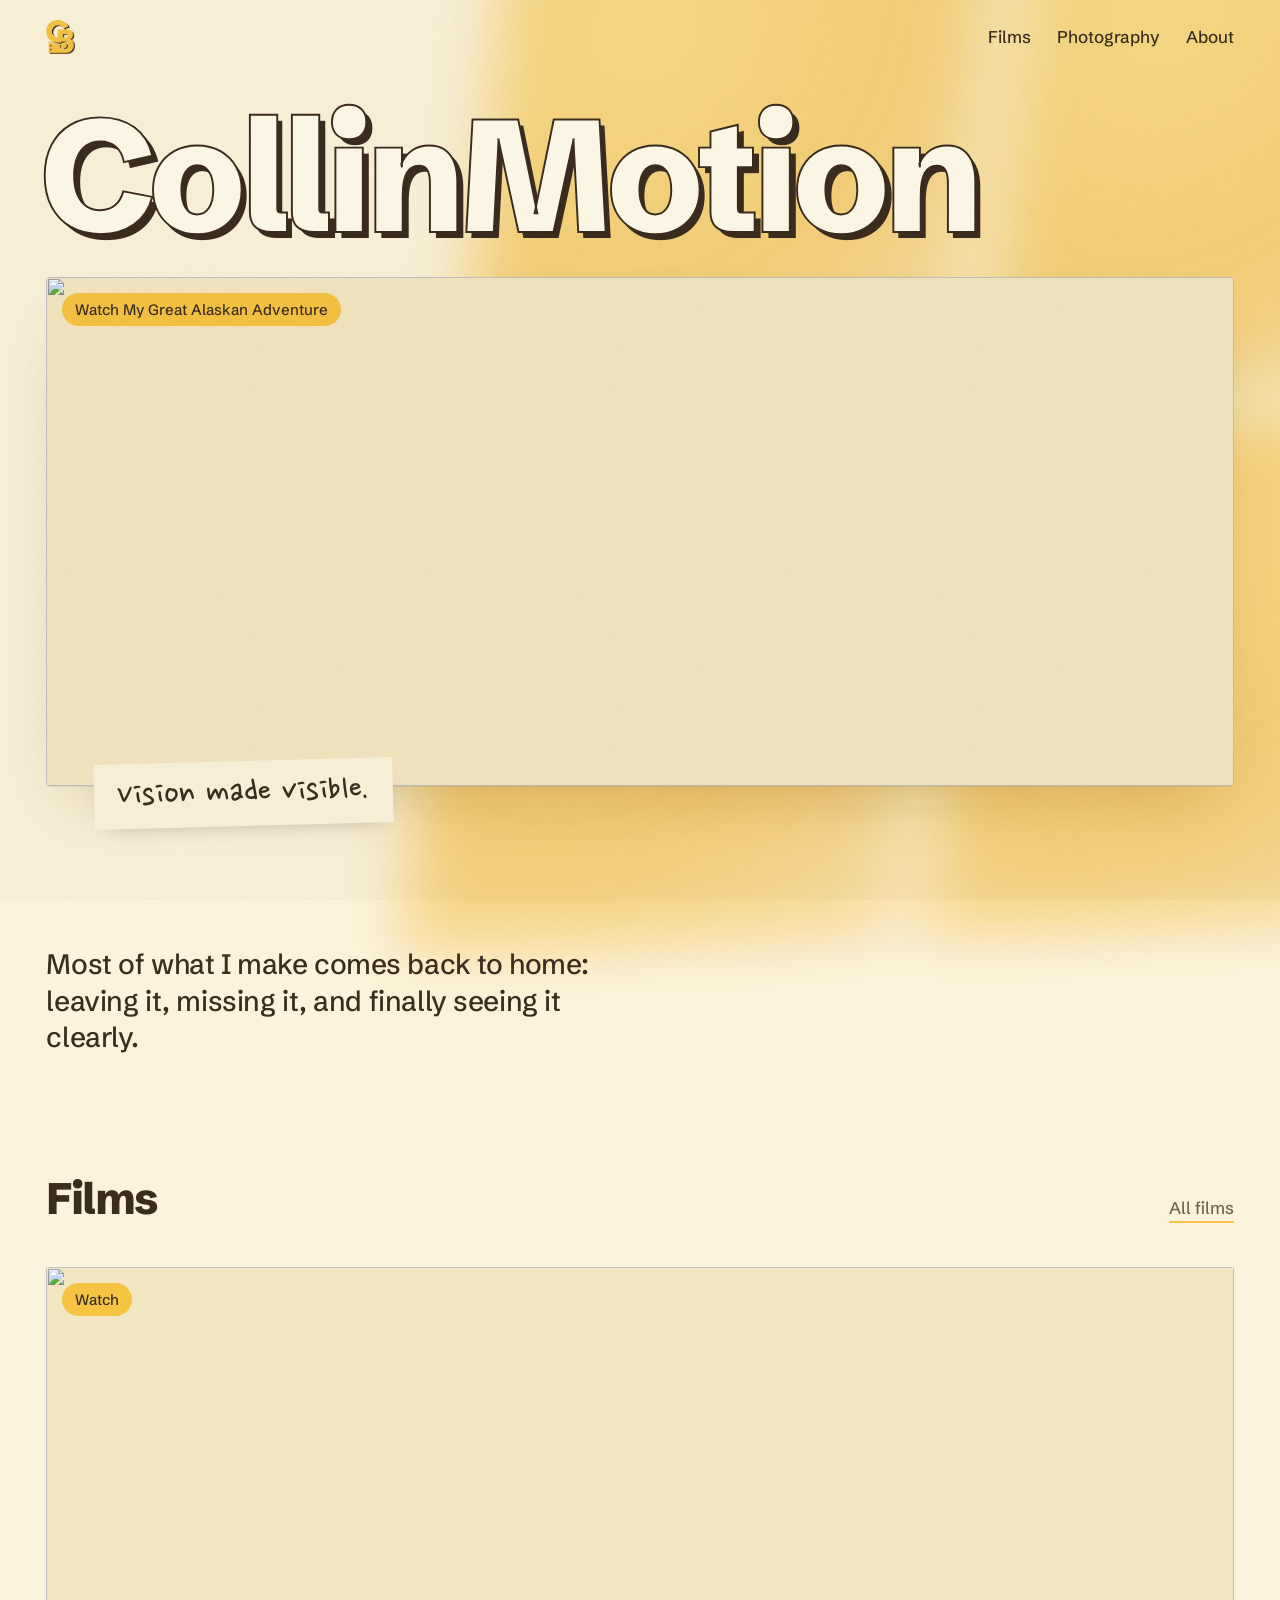
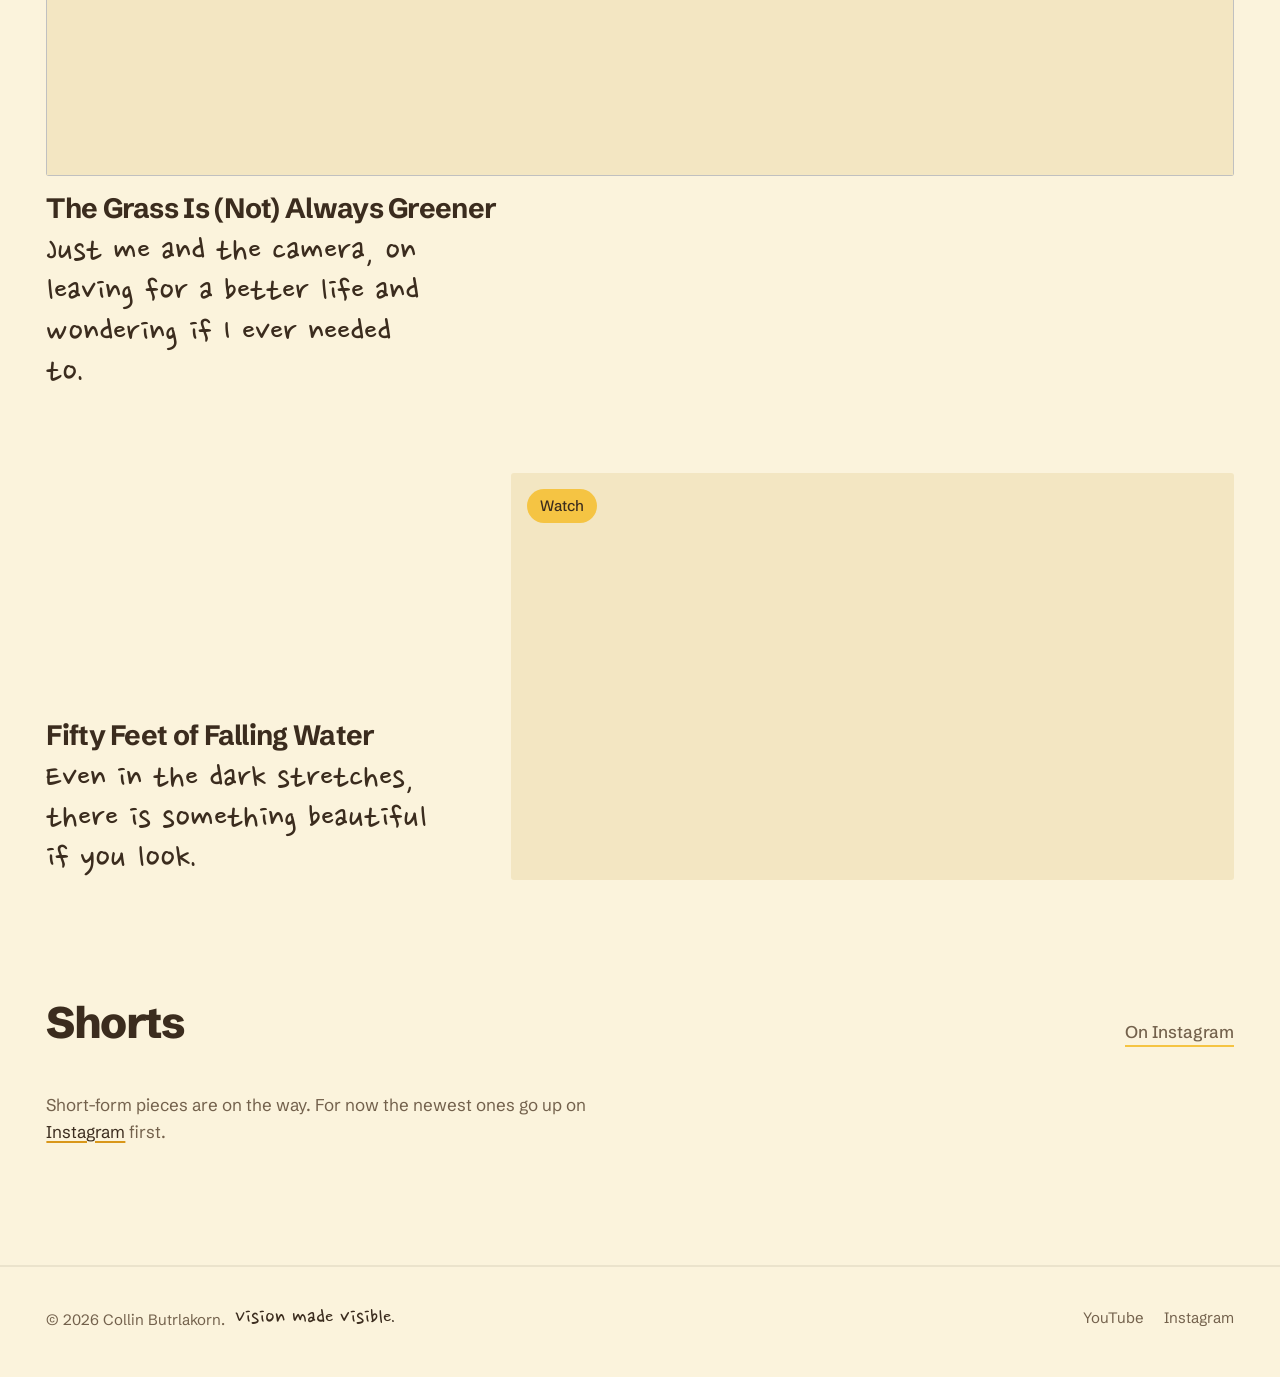
==== commit e487156b: "Real films, CB logo, Vision made visible - Three films from YouTube with their feeling lines - CB lo" ====
--- a/index.html
+++ b/index.html
@@ -8,8 +8,9 @@
   <meta name="theme-color" content="#fbf3dc">
   <meta property="og:title" content="CollinMotion">
   <meta property="og:description" content="Short films and photographs by Collin Butrlakorn.">
-  <meta property="og:image" content="media/reel-poster.jpg">
-  <link rel="icon" href="assets/favicon.svg" type="image/svg+xml">
+  <meta property="og:image" content="https://i.ytimg.com/vi/Mx37hpye3yI/maxresdefault.jpg">
+  <link rel="icon" href="assets/favicon.png" type="image/png">
+  <link rel="apple-touch-icon" href="assets/apple-touch-icon.png">
   <link rel="preconnect" href="https://fonts.googleapis.com">
   <link rel="preconnect" href="https://fonts.gstatic.com" crossorigin>
   <link href="https://fonts.googleapis.com/css2?family=Nanum+Pen+Script&family=Schibsted+Grotesk:ital,wght@0,400;0,500;0,700;0,800;1,400&display=swap" rel="stylesheet">
@@ -20,7 +21,7 @@
   <div class="sunlight" aria-hidden="true"><i></i><i></i><i></i><i></i></div>
 
   <header class="site-header">
-    <a class="mark" href="./">CollinMotion</a>
+    <a class="mark" href="./"><img src="assets/logo/cb-sun.png" alt="" width="30" height="35"><span>CollinMotion</span></a>
     <nav aria-label="Main">
       <ul>
         <li><a href="films.html">Films</a></li>
@@ -73,7 +74,7 @@
   </main>
 
   <footer class="site-footer">
-    <p>© <span id="year"></span> Collin Butrlakorn</p>
+    <p>© <span id="year"></span> Collin Butrlakorn. <span class="sig">Vision made visible.</span></p>
     <ul>
       <li><a data-link="youtube" href="#">YouTube</a></li>
       <li><a data-link="instagram" href="#">Instagram</a></li>
--- a/assets/css/style.css
+++ b/assets/css/style.css
@@ -105,7 +105,11 @@
   display: flex; align-items: baseline; justify-content: space-between; gap: 1rem;
   padding: 1.25rem var(--gutter);
 }
-.site-header .mark { font-weight: 800; font-size: var(--t-md); letter-spacing: -.03em; text-decoration: none; }
+.site-header .mark {
+  display: inline-flex; align-items: center; gap: .6rem;
+  font-weight: 800; font-size: var(--t-md); letter-spacing: -.03em; text-decoration: none;
+}
+.site-header .mark img { width: auto; height: 2.1rem; }
 .site-header nav ul { display: flex; gap: clamp(.9rem, 2vw, 2rem); list-style: none; margin: 0; padding: 0; }
 .site-header nav a {
   text-decoration: none; font-weight: 500; padding-block: .2rem;
@@ -113,15 +117,20 @@
 }
 .site-header nav a:hover { border-bottom-color: var(--sun); }
 .site-header nav a[aria-current="page"] { border-bottom-color: var(--marigold); }
-.is-home .site-header .mark { visibility: hidden; } /* the hero carries the name */
+.is-home .site-header .mark span { display: none; } /* the hero carries the name */
+.site-header { align-items: center; }
 
 /* ---------- hero ---------- */
 
 .hero { padding: clamp(1rem, 3vw, 2rem) var(--gutter) 0; }
 .hero h1 {
   margin: 0 0 clamp(.75rem, 2vw, 1.5rem);
-  font-weight: 800; font-size: var(--t-hero); line-height: .82; letter-spacing: -.055em;
-  margin-left: -.04em;
+  font-weight: 800; font-size: var(--t-hero); line-height: .86; letter-spacing: -.045em;
+  margin-left: -.04em; padding-bottom: .06em;
+  /* the logo's look: a pale face lifted off the wall by a hard ink shadow */
+  color: #fffaeb;
+  text-shadow: .035em .04em 0 var(--ink);
+  -webkit-text-stroke: .012em var(--ink);
 }
 
 .reel {
@@ -143,7 +152,11 @@
   background-size: 160% 160%;
   animation: drift 30s ease-in-out infinite alternate;
 }
-.hero.has-reel .reel-fallback { display: none; }
+.hero.has-reel .reel-fallback, .hero.has-still .reel-fallback { display: none; }
+.reel-still { all: unset; position: absolute; inset: 0; cursor: pointer; }
+.reel-still img { width: 100%; height: 100%; object-fit: cover; transition: transform 1.2s var(--ease); }
+.reel-still:hover img { transform: scale(1.015); }
+.reel-still:focus-visible { outline: 3px solid var(--marigold-ink); outline-offset: -3px; }
 @keyframes drift {
   from { background-position: 0% 0%, 100% 0%, 50% 0%, 0 0; }
   to   { background-position: 100% 60%, 0% 80%, 20% 100%, 0 0; }
@@ -167,7 +180,8 @@
 .hero:not(.has-reel) .reel-controls { display: none; }
 
 @media (max-width: 640px) {
-  .reel { aspect-ratio: 4 / 5; }
+  .hero.has-reel .reel { aspect-ratio: 4 / 5; } /* a film still keeps its 16:9 so titles aren't cropped */
+  .reel { aspect-ratio: 16 / 9; }
 }
 @media (prefers-reduced-motion: reduce) { .reel-fallback { animation: none; } }
 
@@ -220,9 +234,9 @@
 .film .play:disabled { cursor: default; }
 .film .play:focus-visible { outline: 2px solid var(--marigold-ink); outline-offset: 4px; }
 .film .frame { aspect-ratio: 16 / 9; }
-.film .frame img { transition: transform 1.2s var(--ease); }
-.film .play:hover .frame img { transform: scale(1.02); }
-.film .play-badge {
+.film .frame img { transition: transform 1.2s var(--ease); transform: scale(var(--zoom, 1)); }
+.film .play:hover .frame img { transform: scale(calc(var(--zoom, 1) * 1.02)); }
+.film .play-badge, .reel-still .play-badge {
   position: absolute; left: 1rem; top: 1rem;
   font-size: var(--t-sm); font-weight: 500; padding: .3rem .8rem; border-radius: 999px;
   background: var(--sun); color: var(--ink);
@@ -302,6 +316,9 @@
   grid-template-columns: minmax(0, 1fr) minmax(0, 1.2fr);
 }
 .about .frame { aspect-ratio: 4 / 5; }
+.about-mark { display: grid; place-items: center; aspect-ratio: 4 / 5; }
+.about-mark img { width: min(70%, 18rem); height: auto; }
+@media (max-width: 760px) { .about-mark { aspect-ratio: auto; justify-items: start; } .about-mark img { width: 8rem; } }
 .about-body p { max-width: var(--measure); margin: 0 0 1.1rem; }
 .about-body p:first-child { font-size: var(--t-lg); line-height: 1.3; font-weight: 500; letter-spacing: -.015em; }
 .about-body h2 { font-size: var(--t-md); margin: 2.5rem 0 .6rem; letter-spacing: -.02em; }
@@ -324,6 +341,7 @@
   border-top: 2px solid #3b2c1e14; align-items: center;
 }
 .site-footer p { margin: 0; }
+.site-footer .sig { font-family: var(--pen); font-size: 1.5rem; color: var(--ink); margin-left: .35rem; }
 .site-footer ul { display: flex; gap: 1.25rem; list-style: none; margin: 0; padding: 0; }
 .site-footer a { text-decoration: none; }
 .site-footer a:hover { color: var(--ink); }
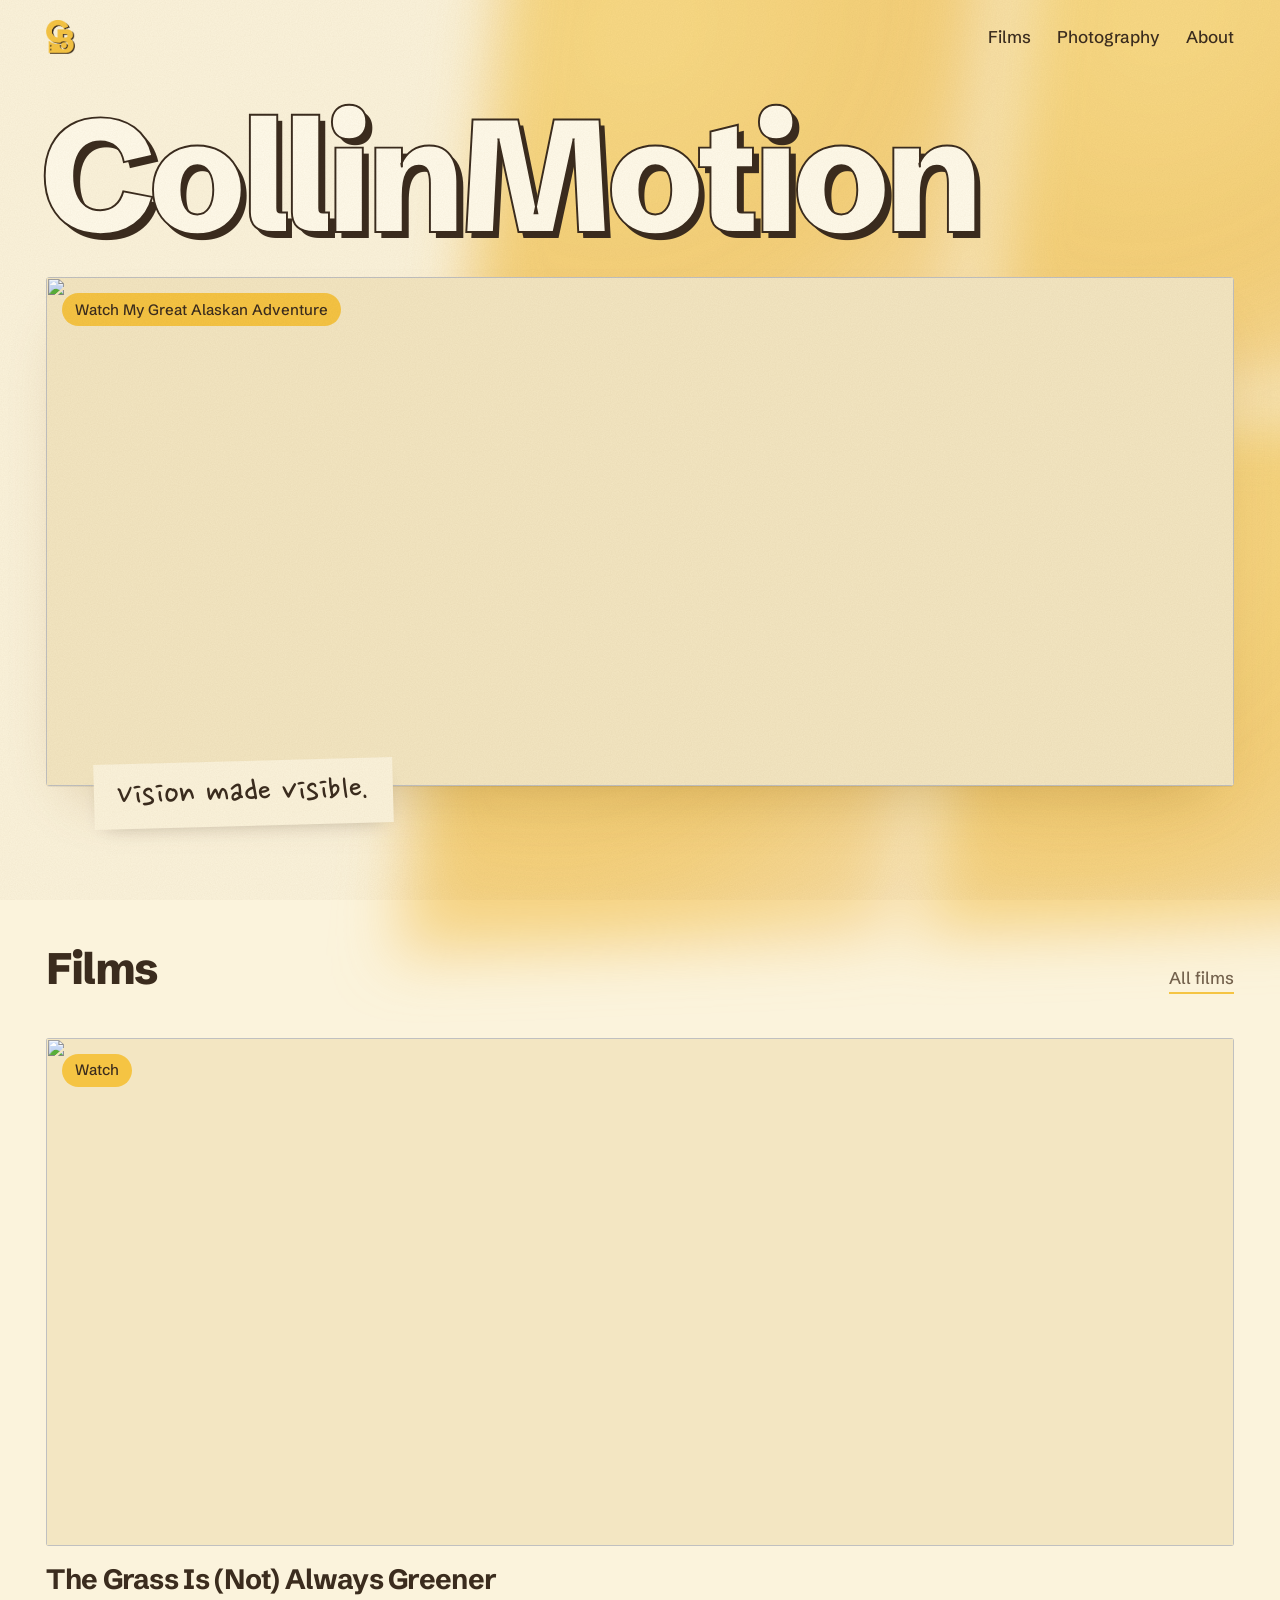
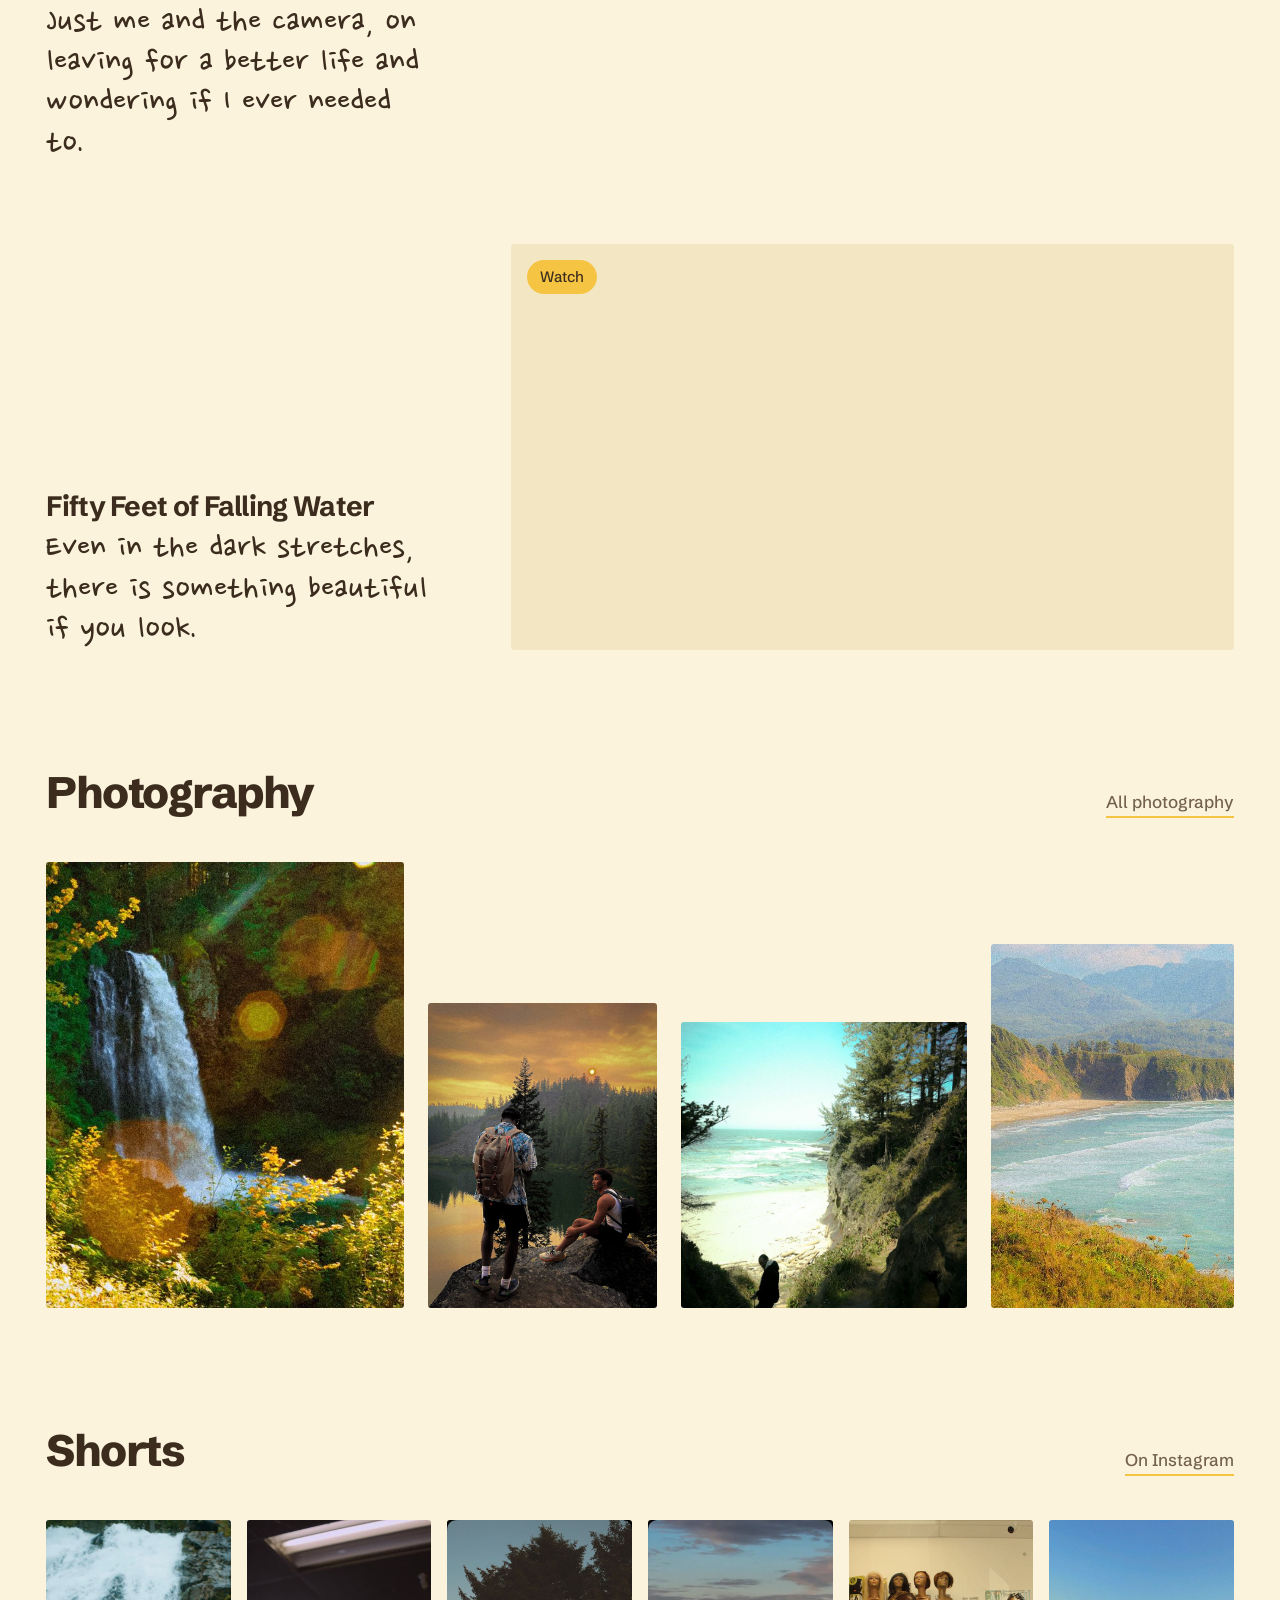
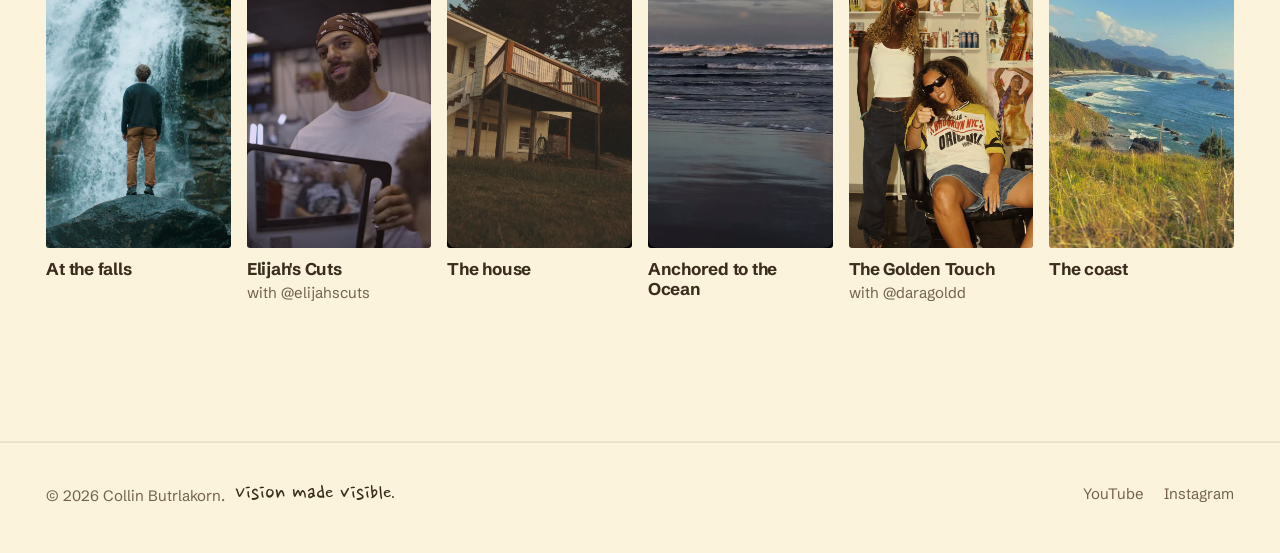
==== commit 63e2fbfc: "Set up collinmotion.com custom domain Co-Authored-By: Claude Sonnet 5.5 <noreply@anthropic.com> Clau" ====
--- a/index.html
+++ b/index.html
@@ -6,6 +6,8 @@
   <title>CollinMotion</title>
   <meta name="description" content="Short films and photographs by Collin Butrlakorn, made between Alaska and Oregon.">
   <meta name="theme-color" content="#fbf3dc">
+  <link rel="canonical" href="https://collinmotion.com/">
+  <meta property="og:url" content="https://collinmotion.com/">
   <meta property="og:title" content="CollinMotion">
   <meta property="og:description" content="Short films and photographs by Collin Butrlakorn.">
   <meta property="og:image" content="https://i.ytimg.com/vi/Mx37hpye3yI/maxresdefault.jpg">
--- a/assets/css/style.css
+++ b/assets/css/style.css
@@ -275,15 +275,16 @@
 /* home: a loose strip of single frames */
 .photo-strip {
   display: grid; gap: clamp(.75rem, 2vw, 1.5rem);
-  grid-template-columns: 1.2fr .8fr 1fr; align-items: end;
+  grid-template-columns: 1.25fr .8fr 1fr .85fr; align-items: end;
 }
 .photo-strip a { display: block; }
 .photo-strip a:nth-child(1) .frame { aspect-ratio: 4 / 5; }
 .photo-strip a:nth-child(2) .frame { aspect-ratio: 3 / 4; }
 .photo-strip a:nth-child(3) .frame { aspect-ratio: 1 / 1; }
+.photo-strip a:nth-child(4) .frame { aspect-ratio: 2 / 3; }
 @media (max-width: 640px) {
-  .photo-strip { grid-template-columns: 1fr 1fr; }
-  .photo-strip a:nth-child(1) { grid-column: 1 / -1; }
+  .photo-strip { grid-template-columns: 1fr 1fr; align-items: start; }
+  .photo-strip a .frame { aspect-ratio: 4 / 5 !important; }
 }
 
 .series-view .back { color: var(--pencil); text-decoration: none; display: inline-block; margin-bottom: 1.5rem; border-bottom: 2px solid var(--sun); }
@@ -305,7 +306,10 @@
 }
 .short { scroll-snap-align: start; text-decoration: none; }
 .short .frame { aspect-ratio: 9 / 16; }
-.short p { margin: .6rem 0 0; font-size: var(--t-sm); color: var(--pencil); }
+.short .frame img { transition: transform 1.2s var(--ease); }
+.short:hover .frame img { transform: scale(1.03); }
+.short h3 { margin: .7rem 0 0; font-size: var(--t-base); font-weight: 700; letter-spacing: -.015em; line-height: 1.2; }
+.short p { margin: .1rem 0 0; font-size: var(--t-sm); color: var(--pencil); }
 .empty-note { color: var(--pencil); max-width: var(--measure); margin: 0; }
 .empty-note a { color: var(--ink); text-decoration-color: var(--marigold); text-underline-offset: .2em; text-decoration-thickness: 2px; }
 
